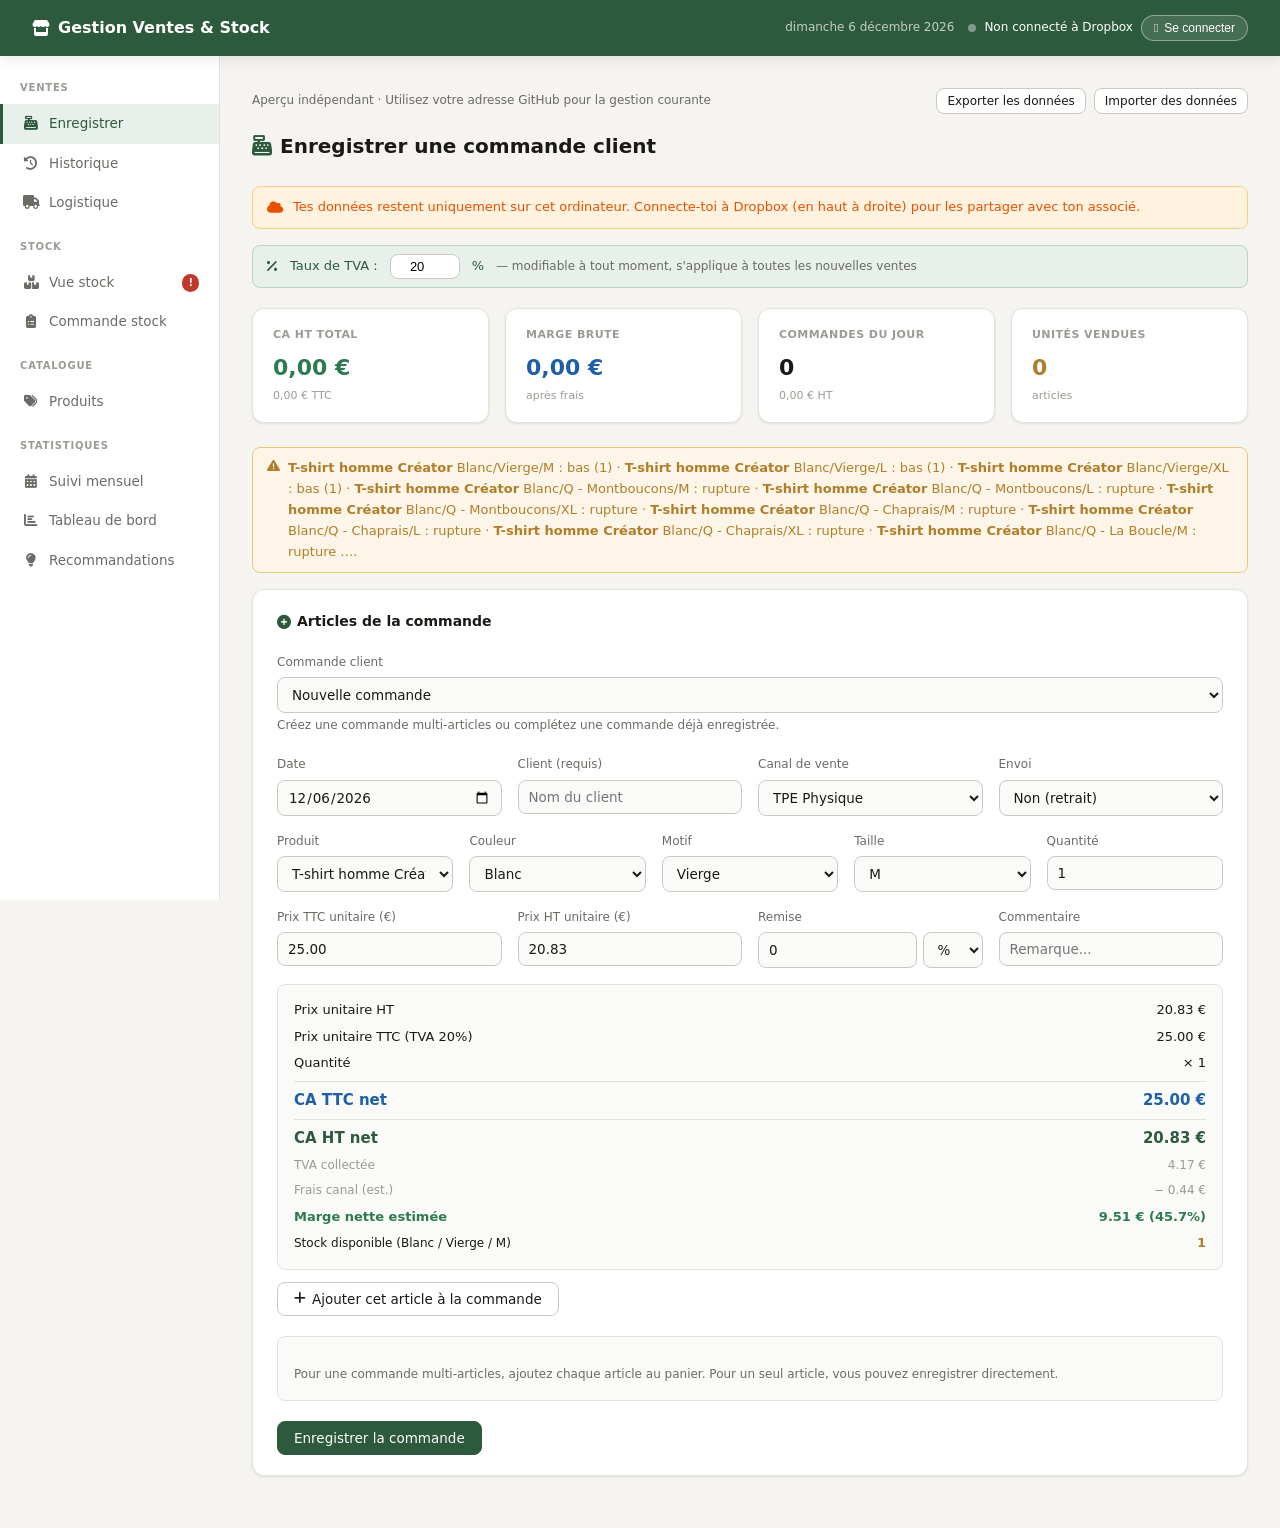
==== index.html @ 07786896 "Permettre la modification et suppression sécurisées des commandes" ====
<!DOCTYPE html>
<html lang="fr">
<head>
<meta charset="UTF-8">
<meta name="viewport" content="width=device-width, initial-scale=1.0">
<title>Gestion Ventes & Stock</title>
<link rel="stylesheet" href="vendor/css/all.min.css">
<style>
*, *::before, *::after { box-sizing: border-box; margin: 0; padding: 0; }
:root {
  --bg:#f5f4f1; --surface:#fff; --surface-2:#fafaf8;
  --border:#e4e2dc; --border-strong:#ccc9c0;
  --text:#1a1916; --text-secondary:#6b6a65; --text-muted:#9c9a94;
  --accent:#2d5a3d; --accent-light:#e8f0eb; --accent-hover:#234830;
  --danger:#c0392b; --danger-bg:#fdf0ee;
  --warning:#b07d2a; --warning-bg:#fdf6e8;
  --success:#2d7a4f; --success-bg:#eaf4ee;
  --radius:8px; --radius-lg:12px;
  --shadow:0 1px 3px rgba(0,0,0,.06),0 1px 2px rgba(0,0,0,.04);
  --shadow-md:0 4px 12px rgba(0,0,0,.08);
}
body { font-family:'Segoe UI',system-ui,sans-serif; background:var(--bg); color:var(--text); font-size:14px; line-height:1.6; min-height:100vh; }

header { background:var(--accent); color:#fff; padding:0 2rem; display:flex; align-items:center; justify-content:space-between; height:56px; position:sticky; top:0; z-index:100; box-shadow:var(--shadow-md); }
header h1 { font-size:16px; font-weight:600; display:flex; align-items:center; gap:8px; }
.hdr-right { font-size:12px; opacity:.7; }
.dbx-btn { padding:5px 12px; border-radius:20px; font-size:12px; font-weight:500; cursor:pointer; border:1px solid rgba(255,255,255,.4); background:rgba(255,255,255,.12); color:#fff; display:inline-flex; align-items:center; gap:6px; transition:all .15s; }
.dbx-btn:hover { background:rgba(255,255,255,.22); }
.dbx-dot { width:8px; height:8px; border-radius:50%; flex-shrink:0; }
.dbx-dot.connected { background:#6fcf97; }
.dbx-dot.syncing { background:#f2c94c; animation:pulse 1s infinite; }
.dbx-dot.error { background:#eb5757; }
.dbx-dot.off { background:rgba(255,255,255,.4); }
@keyframes pulse { 0%,100%{opacity:1} 50%{opacity:.3} }
.sync-banner { display:flex; align-items:center; gap:10px; padding:10px 14px; border-radius:var(--radius); font-size:13px; margin-bottom:1rem; background:#fff3e0; border:1px solid #ffcc80; color:#e65100; }

.layout { display:flex; min-height:calc(100vh - 56px); }
nav { width:220px; background:var(--surface); border-right:1px solid var(--border); padding:1.5rem 0; flex-shrink:0; position:sticky; top:56px; height:calc(100vh - 56px); overflow-y:auto; }
.nav-label { font-size:10px; font-weight:600; letter-spacing:.08em; text-transform:uppercase; color:var(--text-muted); padding:0 1.25rem; margin-bottom:.5rem; margin-top:1rem; }
.nav-label:first-child { margin-top:0; }
.nav-item { display:flex; align-items:center; gap:10px; padding:9px 1.25rem; cursor:pointer; color:var(--text-secondary); font-size:13.5px; border-left:3px solid transparent; transition:all .15s; user-select:none; }
.nav-item:hover { background:var(--accent-light); color:var(--accent); }
.nav-item.active { background:var(--accent-light); color:var(--accent); font-weight:500; border-left-color:var(--accent); }
.nav-item i { width:16px; text-align:center; }
.nav-badge { margin-left:auto; background:var(--danger); color:#fff; font-size:10px; font-weight:600; padding:1px 6px; border-radius:10px; }

main { flex:1; padding:2rem; max-width:1300px; }
.section { display:none; }
.section.active { display:block; }
.page-title { font-size:20px; font-weight:600; margin-bottom:1.5rem; display:flex; align-items:center; gap:8px; }
.page-title i { color:var(--accent); }

.card { background:var(--surface); border:1px solid var(--border); border-radius:var(--radius-lg); padding:1.25rem 1.5rem; margin-bottom:1.25rem; box-shadow:var(--shadow); }
.card-title { font-size:14px; font-weight:600; margin-bottom:1.25rem; display:flex; align-items:center; gap:6px; }
.card-title i { color:var(--accent); }

.metrics { display:grid; grid-template-columns:repeat(4,1fr); gap:1rem; margin-bottom:1.5rem; }
.metric { background:var(--surface); border:1px solid var(--border); border-radius:var(--radius-lg); padding:1.1rem 1.25rem; box-shadow:var(--shadow); }
.metric-label { font-size:11px; font-weight:600; letter-spacing:.04em; text-transform:uppercase; color:var(--text-muted); margin-bottom:6px; }
.metric-value { font-size:22px; font-weight:700; }
.metric-value.green { color:var(--success); }
.metric-value.blue { color:#1e5fa8; }
.metric-value.orange { color:var(--warning); }
.metric-value.red { color:var(--danger); }
.metric-sub { font-size:11px; color:var(--text-muted); margin-top:2px; }

.fg { display:grid; gap:1rem; margin-bottom:1rem; }
.g2 { grid-template-columns:1fr 1fr; }
.g3 { grid-template-columns:1fr 1fr 1fr; }
.g4 { grid-template-columns:1fr 1fr 1fr 1fr; }
.g5 { grid-template-columns:1fr 1fr 1fr 1fr 1fr; }
.g6 { grid-template-columns:1fr 1fr 1fr 1fr 1fr 1fr; }
.field label { display:block; font-size:12px; font-weight:500; color:var(--text-secondary); margin-bottom:5px; }
.field input, .field select { width:100%; padding:8px 10px; border:1px solid var(--border-strong); border-radius:var(--radius); background:var(--surface-2); font-size:13.5px; color:var(--text); font-family:inherit; transition:border-color .15s,box-shadow .15s; outline:none; }
.field input:focus, .field select:focus { border-color:var(--accent); box-shadow:0 0 0 3px rgba(45,90,61,.12); background:#fff; }
.field .sub { font-size:11px; color:var(--text-muted); margin-top:4px; }

.btn { padding:8px 16px; border-radius:var(--radius); font-size:13.5px; font-weight:500; cursor:pointer; border:1px solid var(--border-strong); background:var(--surface); color:var(--text); display:inline-flex; align-items:center; gap:6px; transition:all .15s; font-family:inherit; }
.btn:hover { background:var(--bg); }
.btn.primary { background:var(--accent); color:#fff; border-color:var(--accent); }
.btn.primary:hover { background:var(--accent-hover); }
.btn.danger { color:var(--danger); border-color:#e8b4af; background:var(--danger-bg); }
.btn.danger:hover { background:#f9dbd8; }
.btn.sm { padding:5px 10px; font-size:12px; }
.btn-row { display:flex; align-items:center; gap:8px; margin-top:.75rem; flex-wrap:wrap; }

.alert { display:flex; align-items:flex-start; gap:8px; padding:10px 14px; border-radius:var(--radius); font-size:13px; margin-bottom:1rem; }
.alert.warning { background:var(--warning-bg); border:1px solid #e8c97a; color:var(--warning); }
.alert.success { background:var(--success-bg); border:1px solid #a3d4b5; color:var(--success); }
.alert i { margin-top:1px; flex-shrink:0; }

.table-wrap { overflow-x:auto; }
table { width:100%; border-collapse:collapse; font-size:13px; }
th { text-align:left; font-size:11px; font-weight:600; text-transform:uppercase; letter-spacing:.04em; color:var(--text-muted); padding:8px 10px; border-bottom:2px solid var(--border); white-space:nowrap; }
td { padding:9px 10px; border-bottom:1px solid var(--border); vertical-align:middle; }
tr:last-child td { border-bottom:none; }
tbody tr:hover { background:var(--surface-2); }
.empty-row td { text-align:center; color:var(--text-muted); padding:2.5rem; }
.tr-total td { font-weight:700; background:var(--accent-light); }

.badge { display:inline-flex; align-items:center; font-size:11px; font-weight:500; padding:2px 8px; border-radius:20px; }
.badge.ok { background:var(--success-bg); color:var(--success); }
.badge.low { background:var(--warning-bg); color:var(--warning); }
.badge.out { background:var(--danger-bg); color:var(--danger); }
.badge.tpe { background:#e8f0fb; color:#1e5fa8; }
.badge.web { background:#f0e8fb; color:#6e35c0; }

.color-dot { display:inline-block; width:10px; height:10px; border-radius:50%; border:1px solid rgba(0,0,0,.12); vertical-align:middle; margin-right:4px; flex-shrink:0; }
.size-pill { display:inline-block; font-size:11px; font-weight:600; background:var(--bg); border:1px solid var(--border-strong); border-radius:4px; padding:1px 6px; color:var(--text-secondary); margin-right:2px; }
.motif-pill { display:inline-block; font-size:11px; background:#f0e8fb; border:1px solid #d4b8f0; border-radius:4px; padding:1px 6px; color:#6e35c0; margin-right:2px; }
.remise-pill { display:inline-block; font-size:11px; background:#fff3e0; border:1px solid #ffcc80; border-radius:4px; padding:1px 6px; color:#e65100; }

/* Tag input */
.tag-input-wrap { border:1px solid var(--border-strong); border-radius:var(--radius); background:var(--surface-2); padding:6px 8px; display:flex; flex-wrap:wrap; gap:5px; align-items:center; min-height:40px; cursor:text; transition:border-color .15s,box-shadow .15s; }
.tag-input-wrap:focus-within { border-color:var(--accent); box-shadow:0 0 0 3px rgba(45,90,61,.12); background:#fff; }
.tag { display:inline-flex; align-items:center; gap:4px; font-size:12px; font-weight:500; padding:2px 8px; border-radius:20px; }
.tag.color-tag { background:var(--accent-light); color:var(--accent); }
.tag.motif-tag { background:#f0e8fb; color:#6e35c0; }
.tag-remove { cursor:pointer; opacity:.6; font-size:13px; }
.tag-remove:hover { opacity:1; }
.tag-raw-input { border:none; outline:none; background:transparent; font-size:13px; font-family:inherit; color:var(--text); min-width:100px; flex:1; padding:2px 4px; }
.tag-hint { font-size:11px; color:var(--text-muted); margin-top:4px; }

/* Taille checkboxes */
.check-group { display:flex; flex-wrap:wrap; gap:6px; margin-top:4px; }
.check-item { display:flex; align-items:center; gap:5px; background:var(--surface-2); border:1px solid var(--border-strong); border-radius:var(--radius); padding:5px 10px; cursor:pointer; font-size:13px; user-select:none; transition:all .12s; }
.check-item input { accent-color:var(--accent); }
.check-item:has(input:checked) { background:var(--accent-light); border-color:var(--accent); color:var(--accent); font-weight:500; }

/* Prix breakdown */
.prix-box { background:var(--surface-2); border:1px solid var(--border); border-radius:var(--radius); padding:.75rem 1rem; margin-top:.5rem; }
.prix-row { display:flex; justify-content:space-between; align-items:center; font-size:13px; padding:3px 0; }
.prix-row.total { font-weight:700; font-size:15px; border-top:1px solid var(--border); margin-top:4px; padding-top:6px; color:var(--accent); }
.prix-row.marge { color:var(--success); font-weight:600; }
.prix-row.remise { color:var(--danger); }

/* Stock */
.stock-grid { display:grid; grid-template-columns:repeat(auto-fill,minmax(400px,1fr)); gap:1rem; }
.stock-card { background:var(--surface); border:1px solid var(--border); border-radius:var(--radius-lg); padding:1rem; box-shadow:var(--shadow); }
.stock-card-header { display:flex; justify-content:space-between; align-items:flex-start; margin-bottom:.75rem; padding-bottom:.75rem; border-bottom:1px solid var(--border); }
.stock-card-name { font-size:13.5px; font-weight:600; }
.stock-card-meta { font-size:11px; color:var(--text-muted); margin-top:2px; }
.stock-card-total { font-size:12px; font-weight:600; color:var(--accent); background:var(--accent-light); padding:2px 8px; border-radius:20px; white-space:nowrap; }
.stock-tabs { display:flex; gap:2px; margin-bottom:.75rem; border-bottom:1px solid var(--border); overflow-x:auto; }
.stock-tab { font-size:12px; padding:5px 10px; cursor:pointer; border-bottom:2px solid transparent; color:var(--text-muted); transition:all .12s; margin-bottom:-1px; background:none; border-top:none; border-left:none; border-right:none; font-family:inherit; white-space:nowrap; }
.stock-tab.active { color:var(--accent); border-bottom-color:var(--accent); font-weight:500; }
.matrix-wrap { overflow-x:auto; }
.matrix { width:100%; border-collapse:collapse; font-size:12px; }
.matrix th { font-size:10px; font-weight:600; text-transform:uppercase; color:var(--text-muted); padding:4px 5px; border-bottom:1px solid var(--border); text-align:center; white-space:nowrap; }
.matrix th.row-th { text-align:left; }
.matrix td { padding:3px 4px; border-bottom:1px solid var(--border); text-align:center; }
.matrix td.row-td { text-align:left; white-space:nowrap; }
.matrix tr:last-child td { border-bottom:none; }
.qty-cell { display:flex; align-items:center; justify-content:center; gap:2px; }
.qty-btn { width:18px; height:18px; border-radius:50%; border:1px solid var(--border-strong); background:var(--surface-2); cursor:pointer; font-size:12px; line-height:1; display:flex; align-items:center; justify-content:center; transition:all .1s; }
.qty-btn:hover { background:var(--accent-light); border-color:var(--accent); color:var(--accent); }
.qty-num { font-size:11px; font-weight:600; min-width:18px; text-align:center; }
.qty-num.low { color:var(--warning); }
.qty-num.out { color:var(--danger); }

/* Suivi mensuel */
.month-filter { display:flex; gap:8px; align-items:center; margin-bottom:1rem; flex-wrap:wrap; }
.month-chip { padding:5px 12px; border-radius:20px; font-size:12px; font-weight:500; cursor:pointer; border:1px solid var(--border-strong); background:var(--surface-2); color:var(--text-secondary); transition:all .12s; }
.month-chip.active { background:var(--accent); color:#fff; border-color:var(--accent); }
.sparkbar { display:inline-block; height:8px; background:var(--accent-light); border-radius:2px; vertical-align:middle; }

.flash { font-size:12px; padding:5px 10px; border-radius:var(--radius); }
.flash.ok { color:var(--success); background:var(--success-bg); }
.flash.err { color:var(--danger); background:var(--danger-bg); }

/* TVA setting */
.tva-bar { display:flex; align-items:center; gap:12px; background:var(--accent-light); border:1px solid #b8d4c2; border-radius:var(--radius); padding:8px 14px; margin-bottom:1.25rem; font-size:13px; }
.tva-bar label { font-weight:500; color:var(--accent); white-space:nowrap; }
.tva-bar input { width:70px; padding:4px 8px; border:1px solid var(--border-strong); border-radius:var(--radius); font-size:13px; text-align:center; }

@media(max-width:900px){ .metrics{grid-template-columns:repeat(2,1fr)} .g4,.g5,.g6{grid-template-columns:1fr 1fr} .g3{grid-template-columns:1fr 1fr} .stock-grid{grid-template-columns:1fr} }
@media(max-width:640px){ .layout{flex-direction:column} nav{width:100%;height:auto;position:static;display:flex;overflow-x:auto;padding:.5rem;border-right:none;border-bottom:1px solid var(--border)} .nav-label{display:none} .nav-item{border-left:none;border-bottom:3px solid transparent;padding:6px 10px;white-space:nowrap;font-size:12px} .nav-item.active{border-bottom-color:var(--accent);border-left-color:transparent} main{padding:1rem} .metrics{grid-template-columns:repeat(2,1fr)} .g2,.g3,.g4,.g5,.g6{grid-template-columns:1fr} }
</style>
<link rel="stylesheet" href="commandes.css?v=3">
<link rel="stylesheet" href="logistique.css?v=4">
<link rel="stylesheet" href="edition.css?v=5">
</head>
<body>

<header>
  <h1><i class="fas fa-store"></i> Gestion Ventes & Stock</h1>
  <div style="display:flex; align-items:center; gap:14px;">
    <div class="hdr-right" id="header-date"></div>
    <div id="dbx-status" style="display:flex;align-items:center;gap:8px;font-size:12px;"></div>
  </div>
</header>

<div class="layout">
<nav>
  <div class="nav-label">Ventes</div>
  <div class="nav-item active" onclick="showSection('ventes')"><i class="fas fa-cash-register"></i> Enregistrer</div>
  <div class="nav-item" onclick="showSection('historique')"><i class="fas fa-history"></i> Historique</div>
  <div class="nav-item" onclick="showSection('logistique')"><i class="fas fa-truck"></i> Logistique</div>
  <div class="nav-label">Stock</div>
  <div class="nav-item" onclick="showSection('stock')"><i class="fas fa-boxes"></i> Vue stock <span class="nav-badge" id="nav-badge" style="display:none">!</span></div>
  <div class="nav-label">Catalogue</div>
  <div class="nav-item" onclick="showSection('produits')"><i class="fas fa-tags"></i> Produits</div>
  <div class="nav-label">Statistiques</div>
  <div class="nav-item" onclick="showSection('mensuel')"><i class="fas fa-calendar-alt"></i> Suivi mensuel</div>
  <div class="nav-item" onclick="showSection('stats')"><i class="fas fa-chart-bar"></i> Tableau de bord</div>
  <div class="nav-item" onclick="showSection('recommandations')"><i class="fas fa-lightbulb"></i> Recommandations</div>
</nav>

<main>
<div id="storage-warning" class="alert warning" hidden>Mode aperçu sans stockage persistant. Exportez vos données avant de fermer cette page.</div>
<div class="data-tools">
  <span id="environment-note"></span>
  <button class="btn sm" onclick="exporterDonnees()">Exporter les données</button>
  <button class="btn sm" onclick="document.getElementById('data-import').click()">Importer des données</button>
  <input type="file" id="data-import" accept=".json,application/json" hidden onchange="importerDonnees(this)">
</div>

<!-- ===== VENTES ===== -->
<div id="sec-ventes" class="section active">
  <div class="page-title"><i class="fas fa-cash-register"></i> Enregistrer une commande client</div>

  <div id="dbx-banner-zone"></div>

  <div class="tva-bar">
    <i class="fas fa-percent" style="color:var(--accent)"></i>
    <label>Taux de TVA :</label>
    <input type="number" id="tva-rate" value="20" min="0" max="100" step="0.1" onchange="saveTVA()">
    <span style="color:var(--accent)">%</span>
    <span style="color:var(--text-secondary);font-size:12px">— modifiable à tout moment, s'applique à toutes les nouvelles ventes</span>
  </div>

  <div class="metrics">
    <div class="metric"><div class="metric-label">CA HT total</div><div class="metric-value green" id="m-ca-ht">0,00 €</div><div class="metric-sub" id="m-ca-ttc-sub">0,00 € TTC</div></div>
    <div class="metric"><div class="metric-label">Marge brute</div><div class="metric-value blue" id="m-marge">0,00 €</div><div class="metric-sub">après frais</div></div>
    <div class="metric"><div class="metric-label">Commandes du jour</div><div class="metric-value" id="m-today">0</div><div class="metric-sub" id="m-today-ca">0,00 € HT</div></div>
    <div class="metric"><div class="metric-label">Unités vendues</div><div class="metric-value orange" id="m-units">0</div><div class="metric-sub">articles</div></div>
  </div>

  <div id="alert-zone"></div>

  <div class="card">
    <div class="card-title"><i class="fas fa-plus-circle"></i> Articles de la commande</div>
    <div class="field order-target-field"><label for="client-order-target">Commande client</label><select id="client-order-target" onchange="changerCommandeClient(this.value)"><option value="">Nouvelle commande</option></select><span class="order-note">Créez une commande multi-articles ou complétez une commande déjà enregistrée.</span></div>
    <div class="fg g4">
      <div class="field"><label>Date</label><input type="date" id="v-date"></div>
      <div class="field"><label for="v-client">Client (requis)</label><input type="text" id="v-client" placeholder="Nom du client" required></div>
      <div class="field"><label>Canal de vente</label>
        <select id="v-type"><option>TPE Physique</option><option>Site Internet</option></select>
      </div>
      <div class="field"><label>Envoi</label>
        <select id="v-envoi"><option value="non">Non (retrait)</option><option value="oui">Oui (livraison)</option></select>
      </div>
    </div>
    <div class="fg g5">
      <div class="field"><label>Produit</label><select id="v-produit" onchange="onProduitChange()"></select></div>
      <div class="field"><label>Couleur</label><select id="v-couleur" onchange="calcPrix()"></select></div>
      <div class="field"><label>Motif</label><select id="v-motif" onchange="calcPrix()"></select></div>
      <div class="field"><label>Taille</label><select id="v-taille" onchange="calcPrix()"></select></div>
      <div class="field"><label>Quantité</label><input type="number" id="v-qty" value="1" min="1" oninput="calcPrix()"></div>
    </div>
    <div class="fg g4">
      <div class="field">
        <label>Prix TTC unitaire (€)</label>
        <input type="number" id="v-prix-ttc" step="0.01" oninput="onPrixTTCchange()">
      </div>
      <div class="field">
        <label>Prix HT unitaire (€)</label>
        <input type="number" id="v-prix-ht" step="0.01" oninput="onPrixHTchange()">
      </div>
      <div class="field">
        <label>Remise</label>
        <div style="display:flex;gap:6px">
          <input type="number" id="v-remise" value="0" min="0" step="0.01" oninput="calcPrix()" style="flex:1">
          <select id="v-remise-type" onchange="calcPrix()" style="width:60px">
            <option value="pct">%</option>
            <option value="eur">€</option>
          </select>
        </div>
      </div>
      <div class="field"><label>Commentaire</label><input type="text" id="v-note" placeholder="Remarque..."></div>
    </div>
    <div id="prix-box" class="prix-box" style="display:none"></div>
    <div id="stock-alert-vente"></div>
    <div class="btn-row">
      <button class="btn" id="add-cart-line" onclick="ajouterArticlePanier()"><i class="fas fa-plus"></i> Ajouter cet article à la commande</button>
    </div>
    <div id="client-cart" class="client-cart"></div>
    <div class="btn-row">
      <button class="btn primary" id="btn-enregistrer-vente" onclick="ajouterVente()"><i class="fas fa-check"></i> Enregistrer la commande</button>
      <span id="v-flash"></span>
    </div>
  </div>
</div>

<!-- ===== HISTORIQUE ===== -->
<div id="sec-historique" class="section">
  <div class="page-title"><i class="fas fa-history"></i> Historique des ventes</div>
  <div class="card">
    <div class="card-title"><i class="fas fa-list"></i> Détail des articles vendus <span id="ventes-count" style="font-weight:400;color:var(--text-muted);font-size:12px;"></span></div>
    <div class="table-wrap">
      <table>
        <thead><tr>
          <th>Date</th><th>Client</th><th>Canal</th><th>Produit</th><th>Couleur</th><th>Motif</th><th>Taille</th><th>Qté</th>
          <th>P.U. HT</th><th>P.U. TTC</th><th>Remise</th><th>CA HT</th><th>CA TTC</th><th>Marge</th><th>Note</th><th></th>
        </tr></thead>
        <tbody id="historique-body"></tbody>
      </table>
    </div>
  </div>
</div>

<!-- ===== STOCK ===== -->
<div id="sec-stock" class="section">
  <div class="page-title"><i class="fas fa-boxes"></i> Gestion du stock</div>
  <div class="metrics">
    <div class="metric"><div class="metric-label">Références</div><div class="metric-value" id="s-refs">0</div><div class="metric-sub">coul × motif × taille</div></div>
    <div class="metric"><div class="metric-label">Unités en stock</div><div class="metric-value blue" id="s-units">0</div></div>
    <div class="metric"><div class="metric-label">Stocks bas (≤3)</div><div class="metric-value orange" id="s-low">0</div></div>
    <div class="metric"><div class="metric-label">Ruptures</div><div class="metric-value red" id="s-out">0</div></div>
  </div>
  <div id="stock-alerts-zone"></div>
  <div id="stock-grid" class="stock-grid"></div>
</div>

<!-- ===== PRODUITS ===== -->
<div id="sec-produits" class="section">
  <div class="page-title"><i class="fas fa-tags"></i> Catalogue produits</div>
  <div class="card">
    <div class="card-title"><i class="fas fa-plus"></i> <span id="p-form-title">Ajouter un produit</span></div>
    <div class="fg g2">
      <div class="field"><label>Nom du produit</label><input type="text" id="p-nom" placeholder="ex: T-shirt homme Stanley"></div>
      <div class="fg g2" style="margin:0;gap:.75rem">
        <div class="field"><label>Prix d'achat HT (€)</label><input type="number" id="p-achat" step="0.01" placeholder="0.00"></div>
        <div class="field"><label>Prix de vente TTC (€)</label><input type="number" id="p-vente-ttc" step="0.01" placeholder="0.00" oninput="previewPrixProduit()"></div>
      </div>
    </div>
    <div class="fg g2">
      <div class="field">
        <label>Couleurs disponibles <span style="color:var(--text-muted);font-weight:400">(max 10)</span></label>
        <div class="tag-input-wrap" onclick="focusTagInput('couleurs-input')">
          <div id="couleurs-tags"></div>
          <input class="tag-raw-input" id="couleurs-input" placeholder="Tapez + Entrée ou virgule" maxlength="30">
        </div>
        <div class="tag-hint">Entrée ou <kbd>,</kbd> pour valider</div>
      </div>
      <div class="field">
        <label>Motifs / Designs <span style="color:var(--text-muted);font-weight:400">(max 10)</span></label>
        <div class="tag-input-wrap" onclick="focusTagInput('motifs-input')">
          <div id="motifs-tags"></div>
          <input class="tag-raw-input" id="motifs-input" placeholder="ex: Uni, Logo, Brodé… + Entrée" maxlength="40">
        </div>
        <div class="tag-hint">Entrée ou <kbd>,</kbd> pour valider</div>
      </div>
    </div>
    <div class="field" style="margin-bottom:1rem">
      <label>Tailles disponibles</label>
      <div class="check-group" id="tailles-check">
        <label class="check-item"><input type="checkbox" value="XS"> XS</label>
        <label class="check-item"><input type="checkbox" value="S" checked> S</label>
        <label class="check-item"><input type="checkbox" value="M" checked> M</label>
        <label class="check-item"><input type="checkbox" value="L" checked> L</label>
        <label class="check-item"><input type="checkbox" value="XL" checked> XL</label>
        <label class="check-item"><input type="checkbox" value="XXL"> XXL</label>
        <label class="check-item"><input type="checkbox" value="TU"> Taille unique</label>
      </div>
    </div>
    <div id="p-prix-preview" style="display:none" class="prix-box" style="margin-bottom:.75rem"></div>
    <div class="btn-row">
      <button class="btn primary" onclick="sauvegarderProduit()"><i class="fas fa-save"></i> Sauvegarder</button>
      <button class="btn" onclick="resetProduitForm()" id="p-cancel-btn" style="display:none"><i class="fas fa-times"></i> Annuler</button>
      <span id="p-flash"></span>
    </div>
  </div>
  <div class="card">
    <div class="card-title"><i class="fas fa-table"></i> Tous les produits</div>
    <div class="table-wrap"><table>
      <thead><tr><th>Produit</th><th>P. achat</th><th>P. vente TTC</th><th>P. vente HT</th><th>Marge brute</th><th>Couleurs</th><th>Motifs</th><th>Tailles</th><th>Stock</th><th>Actions</th></tr></thead>
      <tbody id="produits-body"></tbody>
    </table></div>
  </div>
</div>

<!-- ===== SUIVI MENSUEL ===== -->
<div id="sec-mensuel" class="section">
  <div class="page-title"><i class="fas fa-calendar-alt"></i> Suivi mensuel des ventes</div>

  <div class="metrics" style="grid-template-columns:repeat(4,1fr)">
    <div class="metric"><div class="metric-label">CA HT — année</div><div class="metric-value green" id="sm-ca-ht">0 €</div></div>
    <div class="metric"><div class="metric-label">CA TTC — année</div><div class="metric-value blue" id="sm-ca-ttc">0 €</div></div>
    <div class="metric"><div class="metric-label">Marge — année</div><div class="metric-value" id="sm-marge">0 €</div><div class="metric-sub" id="sm-taux">0%</div></div>
    <div class="metric"><div class="metric-label">Meilleur mois</div><div class="metric-value orange" id="sm-best">—</div></div>
  </div>

  <div class="card">
    <div style="display:flex;justify-content:space-between;align-items:center;margin-bottom:1rem;flex-wrap:wrap;gap:.5rem">
      <div class="card-title" style="margin:0"><i class="fas fa-table"></i> Récapitulatif mensuel</div>
      <div class="field" style="margin:0;min-width:120px">
        <select id="mensuel-year" onchange="renderMensuel()"></select>
      </div>
    </div>
    <div class="table-wrap"><table>
      <thead><tr>
        <th>Mois</th><th>Commandes</th><th>Unités</th>
        <th>CA HT</th><th>TVA collectée</th><th>CA TTC</th>
        <th>Remises</th><th>Marge brute</th><th>Taux de marge</th><th>CA cumulé HT</th>
      </tr></thead>
      <tbody id="mensuel-body"></tbody>
    </table></div>
  </div>

  <div class="card">
    <div class="card-title"><i class="fas fa-chart-bar"></i> Évolution mensuelle (CA HT)</div>
    <div id="mensuel-chart" style="display:flex;align-items:flex-end;gap:6px;height:120px;padding:.5rem 0"></div>
  </div>
</div>

<!-- ===== STATS ===== -->
<div id="sec-stats" class="section">
  <div class="page-title"><i class="fas fa-chart-bar"></i> Tableau de bord</div>
  <div class="metrics" style="grid-template-columns:repeat(3,1fr)">
    <div class="metric"><div class="metric-label">CA HT total</div><div class="metric-value green" id="st-ca">0 €</div></div>
    <div class="metric"><div class="metric-label">Marge totale</div><div class="metric-value blue" id="st-marge">0 €</div></div>
    <div class="metric"><div class="metric-label">Taux de marge</div><div class="metric-value" id="st-taux">0%</div></div>
  </div>
  <div class="card">
    <div class="card-title"><i class="fas fa-trophy"></i> Top ventes par CA HT</div>
    <div class="table-wrap"><table>
      <thead><tr><th>#</th><th>Produit</th><th>Couleur</th><th>Motif</th><th>Taille</th><th>Unités</th><th>CA HT</th><th>CA TTC</th><th>Marge</th></tr></thead>
      <tbody id="stats-top"></tbody>
    </table></div>
  </div>
  <div class="fg g3">
    <div class="card" style="margin:0"><div class="card-title"><i class="fas fa-ruler"></i> Par taille</div><div id="stats-tailles"></div></div>
    <div class="card" style="margin:0"><div class="card-title"><i class="fas fa-palette"></i> Par couleur</div><div id="stats-couleurs"></div></div>
    <div class="card" style="margin:0"><div class="card-title"><i class="fas fa-chart-pie"></i> Par canal</div><div id="stats-canaux"></div></div>
  </div>
</div>

<!-- ===== RECOMMANDATIONS ===== -->
<div id="sec-recommandations" class="section">
  <div class="page-title"><i class="fas fa-lightbulb"></i> Recommandations articles</div>

  <div class="card" style="background:var(--accent-light);border-color:#b8d4c2">
    <div style="font-size:13px;color:var(--accent);display:flex;gap:10px;align-items:flex-start">
      <i class="fas fa-circle-info" style="margin-top:2px;flex-shrink:0"></i>
      <span>Ces recommandations sont calculées à partir des prix d'achat et de vente TTC renseignés dans le catalogue.
      Les projections de marge supposent que <strong>toutes les unités en stock sont vendues au prix affiché</strong>, sans remise.
      Les articles sans stock sont indiqués séparément.</span>
    </div>
  </div>

  <!-- Filtres et paramètre -->
  <div class="card">
    <div style="display:flex;gap:1rem;align-items:center;flex-wrap:wrap">
      <div class="field" style="margin:0;min-width:160px">
        <label>Trier par</label>
        <select id="reco-sort" onchange="renderRecommandations()">
          <option value="marge_pct">Taux de marge %</option>
          <option value="marge_eur">Marge €  potentielle</option>
          <option value="ca_potentiel">CA potentiel TTC</option>
          <option value="prix_vente">Prix de vente TTC</option>
        </select>
      </div>
      <div class="field" style="margin:0;min-width:160px">
        <label>Filtrer par catégorie</label>
        <select id="reco-filter" onchange="renderRecommandations()">
          <option value="">Tous les produits</option>
        </select>
      </div>
      <div class="field" style="margin:0;min-width:140px">
        <label>Quantité à commander</label>
        <input type="number" id="reco-qty" value="10" min="1" oninput="renderRecommandations()" style="width:100%">
      </div>
    </div>
  </div>

  <!-- Top recommandations cards -->
  <div id="reco-top" style="display:grid;grid-template-columns:repeat(auto-fill,minmax(280px,1fr));gap:1rem;margin-bottom:1.5rem"></div>

  <!-- Tableau complet -->
  <div class="card">
    <div class="card-title"><i class="fas fa-table"></i> Analyse complète du catalogue</div>
    <div class="table-wrap">
      <table>
        <thead><tr>
          <th>Produit</th>
          <th>P. achat HT</th>
          <th>P. vente TTC</th>
          <th>P. vente HT</th>
          <th>Taux marge</th>
          <th>Marge / unité</th>
          <th>Stock actuel</th>
          <th>CA potentiel TTC</th>
          <th>Marge potentielle</th>
          <th>Projection (×<span id="reco-qty-label">10</span>)</th>
          <th>Recommandation</th>
        </tr></thead>
        <tbody id="reco-body"></tbody>
      </table>
    </div>
  </div>

  <!-- Articles sans stock -->
  <div class="card">
    <div class="card-title"><i class="fas fa-box-open"></i> Articles à approvisionner en priorité (stock = 0)</div>
    <div id="reco-zero-stock"></div>
  </div>
</div>

</main>
</div>

<script src="storage.js"></script>
<script>
// ─── Couleurs ────────────────────────────────────────────────────────────────
const COLOR_HEX={blanc:'#f9f9f7',white:'#f9f9f7',noir:'#1a1a1a',black:'#1a1a1a',bleu:'#3b82f6',blue:'#3b82f6',rouge:'#ef4444',red:'#ef4444',vert:'#22c55e',green:'#22c55e',jaune:'#eab308',yellow:'#eab308',orange:'#f97316',rose:'#ec4899',pink:'#ec4899',violet:'#8b5cf6',gris:'#9ca3af',grey:'#9ca3af',gray:'#9ca3af',beige:'#d4b896',marine:'#1e3a5f',navy:'#1e3a5f',bordeaux:'#800020',camel:'#c19a6b',kaki:'#7a7a2a',khaki:'#7a7a2a',naturel:'#d9c9a3',lavande:'#b589d6',turquoise:'#06b6d4',corail:'#ff7043',argent:'#c0c0c0',marron:'#7b4426',taupe:'#b5a28a',sable:'#c2b280'};
function colorHex(c){return COLOR_HEX[c.trim().toLowerCase()]||'#aaa';}
function colorDot(c){const h=colorHex(c);return `<span class="color-dot" style="background:${h};${h==='#f9f9f7'?'border:1px solid #ccc;':''}"></span>`;}

// ─── TVA ─────────────────────────────────────────────────────────────────────
let TVA = parseFloat(appStorage.getItem('appv4_tva')||'20');
function getTVA(){return TVA/100;}
function saveTVA(){TVA=parseFloat(document.getElementById('tva-rate').value)||20;appStorage.setItem('appv4_tva',TVA);calcPrix();dbxScheduleUpload();}
function htToTtc(ht){return ht*(1+getTVA());}
function ttcToHt(ttc){return ttc/(1+getTVA());}

// ─── Tag inputs ──────────────────────────────────────────────────────────────
const tagState={couleurs:[],motifs:[]};
function focusTagInput(id){document.getElementById(id).focus();}
function renderTags(type){
  const cls=type==='couleurs'?'color-tag':'motif-tag';
  document.getElementById(type+'-tags').innerHTML=tagState[type].map((v,i)=>`
    <span class="tag ${cls}">${type==='couleurs'?colorDot(v):'<i class="fas fa-brush" style="font-size:9px;opacity:.7"></i>'} ${v}
    <span class="tag-remove" onclick="removeTag('${type}',${i})">×</span></span>`).join('');
}
function addTag(type,value){
  const v=value.trim().replace(/,$/,'').trim();
  if(!v||tagState[type].includes(v)||tagState[type].length>=10)return false;
  tagState[type].push(v);renderTags(type);return true;
}
function removeTag(type,idx){tagState[type].splice(idx,1);renderTags(type);}
function setupTagInput(type){
  const input=document.getElementById(type+'-input');
  input.addEventListener('keydown',e=>{
    if(e.key==='Enter'||e.key===','){e.preventDefault();if(addTag(type,input.value))input.value='';}
    else if(e.key==='Backspace'&&!input.value&&tagState[type].length){tagState[type].pop();renderTags(type);}
  });
  input.addEventListener('blur',()=>{if(input.value.trim()){addTag(type,input.value);input.value='';}});
}

// ─── Dropbox sync ────────────────────────────────────────────────────────────
const DBX_APP_KEY = 'sx1o2j39v4j4928';
const DBX_FILE_PATH = '/Ent BZAK/Commercial/GestionVentesStock/data.json';
const DBX_REDIRECT_URI = window.location.origin + window.location.pathname;
let dbxAccessToken = appStorage.getItem('dbx_access_token') || null;
let dbxSyncTimer = null;
let dbxIsSyncing = false;
let dbxSuppressNextRemoteApply = false;

function dbxSetStatus(state, msg) {
  const el = document.getElementById('dbx-status');
  const dotClass = state; // connected | syncing | error | off
  const label = msg || ({
    connected: 'Synchronisé avec Dropbox',
    syncing: 'Synchronisation…',
    error: 'Erreur de synchronisation',
    off: 'Non connecté à Dropbox'
  }[state] || '');
  if (state === 'off') {
    el.innerHTML = `<span class="dbx-dot off"></span><span>${label}</span><button class="dbx-btn" onclick="dbxConnect()"><i class="fab fa-dropbox"></i> Se connecter</button>`;
  } else {
    el.innerHTML = `<span class="dbx-dot ${dotClass}"></span><span>${label}</span>
      <button class="dbx-btn" onclick="dbxManualSync()" title="Récupérer les dernières données"><i class="fas fa-rotate"></i></button>
      <button class="dbx-btn" onclick="dbxDisconnect()" title="Se déconnecter"><i class="fas fa-right-from-bracket"></i></button>`;
  }
  const banner = document.getElementById('dbx-banner-zone');
  if (banner) {
    banner.innerHTML = state === 'off'
      ? `<div class="sync-banner"><i class="fas fa-cloud"></i> Tes données restent uniquement sur cet ordinateur. Connecte-toi à Dropbox (en haut à droite) pour les partager avec ton associé.</div>`
      : '';
  }
}

// PKCE helpers
function dbxBase64url(buf) {
  return btoa(String.fromCharCode(...new Uint8Array(buf))).replace(/\+/g,'-').replace(/\//g,'_').replace(/=+$/,'');
}
async function dbxSha256(str) {
  const data = new TextEncoder().encode(str);
  const hash = await crypto.subtle.digest('SHA-256', data);
  return dbxBase64url(hash);
}
function dbxRandomString(len) {
  const arr = new Uint8Array(len);
  crypto.getRandomValues(arr);
  return dbxBase64url(arr).slice(0, len);
}

async function dbxConnect() {
  if (window.location.origin !== 'https://bzak25000.github.io') {
    alert('La connexion Dropbox est réservée à votre adresse GitHub habituelle. Dans cet aperçu, utilisez Importer / Exporter les données.');
    return;
  }
  const verifier = dbxRandomString(64);
  sessionStorage.setItem('dbx_pkce_verifier', verifier);
  const challenge = await dbxSha256(verifier);
  const params = new URLSearchParams({
    client_id: DBX_APP_KEY,
    response_type: 'code',
    code_challenge: challenge,
    code_challenge_method: 'S256',
    redirect_uri: DBX_REDIRECT_URI,
    token_access_type: 'offline',
  });
  window.location.href = `https://www.dropbox.com/oauth2/authorize?${params.toString()}`;
}

async function dbxHandleOAuthRedirect() {
  const urlParams = new URLSearchParams(window.location.search);
  const code = urlParams.get('code');
  if (!code) return false;
  const verifier = sessionStorage.getItem('dbx_pkce_verifier');
  if (!verifier) return false;
  dbxSetStatus('syncing', 'Connexion à Dropbox…');
  try {
    const resp = await fetch('https://api.dropboxapi.com/oauth2/token', {
      method: 'POST',
      headers: { 'Content-Type': 'application/x-www-form-urlencoded' },
      body: new URLSearchParams({
        code, grant_type: 'authorization_code',
        client_id: DBX_APP_KEY, redirect_uri: DBX_REDIRECT_URI, code_verifier: verifier,
      }),
    });
    const data = await resp.json();
    if (data.access_token) {
      dbxAccessToken = data.access_token;
      appStorage.setItem('dbx_access_token', dbxAccessToken);
      if (data.refresh_token) appStorage.setItem('dbx_refresh_token', data.refresh_token);
    } else {
      throw new Error(data.error_description || 'Échec de connexion');
    }
  } catch (e) {
    dbxSetStatus('error', 'Connexion Dropbox échouée');
    console.error(e);
  }
  window.history.replaceState({}, document.title, window.location.pathname);
  return true;
}

function dbxDisconnect() {
  if (!confirm('Se déconnecter de Dropbox ? Les données resteront sur cet ordinateur mais ne seront plus synchronisées.')) return;
  dbxAccessToken = null;
  appStorage.removeItem('dbx_access_token');
  appStorage.removeItem('dbx_refresh_token');
  dbxSetStatus('off');
}

async function dbxDownload() {
  if (!dbxAccessToken) return null;
  try {
    const resp = await fetch('https://content.dropboxapi.com/2/files/download', {
      method: 'POST',
      headers: {
        'Authorization': 'Bearer ' + dbxAccessToken,
        'Dropbox-API-Arg': JSON.stringify({ path: DBX_FILE_PATH }),
      },
    });
    if (resp.status === 409) return null; // file doesn't exist yet
    if (resp.status === 401) { dbxSetStatus('error','Session expirée, reconnecte-toi'); return null; }
    if (!resp.ok) throw new Error('Téléchargement échoué (' + resp.status + ')');
    const text = await resp.text();
    return JSON.parse(text);
  } catch (e) {
    console.error('dbxDownload', e);
    return null;
  }
}

async function dbxUpload(payload) {
  if (!dbxAccessToken) return false;
  try {
    const resp = await fetch('https://content.dropboxapi.com/2/files/upload', {
      method: 'POST',
      headers: {
        'Authorization': 'Bearer ' + dbxAccessToken,
        'Content-Type': 'application/octet-stream',
        'Dropbox-API-Arg': JSON.stringify({
          path: DBX_FILE_PATH, mode: 'overwrite', mute: true,
        }),
      },
      body: JSON.stringify(payload, null, 2),
    });
    if (resp.status === 401) { dbxSetStatus('error','Session expirée, reconnecte-toi'); return false; }
    if (!resp.ok) throw new Error('Envoi échoué (' + resp.status + ')');
    return true;
  } catch (e) {
    console.error('dbxUpload', e);
    return false;
  }
}

function dbxBuildPayload() {
  return { produits, stock, ventes, commandesStock, logistique, schemaVersion: 5, tva: TVA, updatedAt: new Date().toISOString() };
}

function dbxApplyRemoteData(data) {
  if (!data) return;
  dbxSuppressNextRemoteApply = true;
  produits = data.produits || produits;
  stock = data.stock || stock;
  ventes = data.ventes || ventes;
  // Ne pas effacer des commandes locales si une ancienne version du fichier est synchronisée.
  if (Array.isArray(data.commandesStock)) commandesStock = data.commandesStock;
  if (Array.isArray(data.logistique)) logistique = data.logistique;
  if(typeof nettoyerLogistique==='function')nettoyerLogistique();
  if (typeof data.tva === 'number') {
    TVA = data.tva;
    const el = document.getElementById('tva-rate');
    if (el) el.value = TVA;
  }
  nextProdId = produits.length ? Math.max(...produits.map(p=>p.id))+1 : 1;
  nextVenteId = Math.max(0,...ventes.map(v=>v.id),...commandesStock.map(c=>c.venteId))+1;
  appStorage.setItem('appv4_produits', JSON.stringify(produits));
  appStorage.setItem('appv4_stock', JSON.stringify(stock));
  appStorage.setItem('appv4_ventes', JSON.stringify(ventes));
  appStorage.setItem('appv4_commandesStock', JSON.stringify(commandesStock));
  appStorage.setItem('appv4_logistique', JSON.stringify(logistique));
  appStorage.setItem('appv4_tva', TVA);
  // Refresh whatever section is visible
  const active = document.querySelector('.section.active');
  if (active) {
    const id = active.id.replace('sec-', '');
    buildProduitSelect();
    showSection(id);
  }
  dbxSuppressNextRemoteApply = false;
  renderCommandes();
  if(typeof renderCommandesClients==='function'){renderCommandesClients();renderPanierClient();}
  if(typeof renderLogistique==='function')renderLogistique();
}

async function dbxManualSync() {
  if (!dbxAccessToken) return;
  dbxSetStatus('syncing');
  const remote = await dbxDownload();
  if (remote) dbxApplyRemoteData(remote);
  dbxSetStatus('connected');
}

function dbxScheduleUpload() {
  if (!dbxAccessToken || dbxSuppressNextRemoteApply) return;
  clearTimeout(dbxSyncTimer);
  dbxSetStatus('syncing');
  dbxSyncTimer = setTimeout(async () => {
    const ok = await dbxUpload(dbxBuildPayload());
    dbxSetStatus(ok ? 'connected' : 'error');
  }, 800);
}

async function dbxInit() {
  const cameFromOAuth = await dbxHandleOAuthRedirect();
  if (!dbxAccessToken) { dbxSetStatus('off'); return; }
  dbxSetStatus('syncing', 'Récupération des données…');
  const remote = await dbxDownload();
  if (remote) {
    dbxApplyRemoteData(remote);
  } else if (cameFromOAuth || true) {
    // First time / no remote file yet → push local data to create it
    await dbxUpload(dbxBuildPayload());
  }
  dbxSetStatus('connected');
}

// ─── Data ─────────────────────────────────────────────────────────────────────
const DEFAULT_PRODUCTS = [
  {
    "id": 1,
    "nom": "T-shirt homme Créator",
    "achat": 10.88,
    "venteHT": 20.8333,
    "couleurs": [
      "Blanc",
      "Noir",
      "Bleu",
      "Vert",
      "Orange",
      "beige"
    ],
    "motifs": [
      "Vierge",
      "Q - Montboucons",
      "Q - Chaprais",
      "Q - La Boucle",
      "Q - Planoise",
      "Streetware"
    ],
    "tailles": [
      "M",
      "L",
      "XL"
    ]
  },
  {
    "id": 2,
    "nom": "T-shirt femme Muser",
    "achat": 10.88,
    "venteHT": 25,
    "couleurs": [
      "Noir",
      "Lavande",
      "orange",
      "violet",
      "blanc"
    ],
    "motifs": [
      "Vierge",
      "Q - Montboucons",
      "Q - Chaprais",
      "Q - La Boucle",
      "Q -Planoise",
      "Streetware"
    ],
    "tailles": [
      "S",
      "M"
    ]
  },
  {
    "id": 9,
    "nom": "Casquette full Curved Classic Snapback",
    "achat": 13.45,
    "venteHT": 25,
    "couleurs": [
      "gris",
      "beige"
    ],
    "motifs": [
      "Uni"
    ],
    "tailles": [
      "TU"
    ]
  },
  {
    "id": 10,
    "nom": "Casquette half retro trucker cap",
    "achat": 11.07,
    "venteHT": 25,
    "couleurs": [
      "blanc",
      "vert",
      "noir"
    ],
    "motifs": [
      "Uni"
    ],
    "tailles": [
      "TU"
    ]
  }
];
const DEFAULT_STOCK = {
  "1||Blanc||Uni||S": 0,
  "1||Blanc||Uni||M": 0,
  "1||Blanc||Uni||L": 0,
  "1||Blanc||Uni||XL": 0,
  "1||Blanc||Logo avant||S": 0,
  "1||Blanc||Logo avant||M": 0,
  "1||Blanc||Logo avant||L": 0,
  "1||Blanc||Logo avant||XL": 0,
  "1||Blanc||Logo dos||S": 0,
  "1||Blanc||Logo dos||M": 0,
  "1||Blanc||Logo dos||L": 0,
  "1||Blanc||Logo dos||XL": 0,
  "1||Blanc||Brodé||S": 0,
  "1||Blanc||Brodé||M": 0,
  "1||Blanc||Brodé||L": 0,
  "1||Blanc||Brodé||XL": 0,
  "1||Blanc||Poche||S": 0,
  "1||Blanc||Poche||M": 0,
  "1||Blanc||Poche||L": 0,
  "1||Blanc||Poche||XL": 0,
  "1||Blanc||Tie-dye||S": 0,
  "1||Blanc||Tie-dye||M": 0,
  "1||Blanc||Tie-dye||L": 0,
  "1||Blanc||Tie-dye||XL": 0,
  "1||Blanc||Vintage||S": 0,
  "1||Blanc||Vintage||M": 0,
  "1||Blanc||Vintage||L": 0,
  "1||Blanc||Vintage||XL": 0,
  "1||Blanc||Sport||S": 0,
  "1||Blanc||Sport||M": 0,
  "1||Blanc||Sport||L": 0,
  "1||Blanc||Sport||XL": 0,
  "1||Blanc||Nature||S": 0,
  "1||Blanc||Nature||M": 0,
  "1||Blanc||Nature||L": 0,
  "1||Blanc||Nature||XL": 0,
  "1||Blanc||Minimaliste||S": 0,
  "1||Blanc||Minimaliste||M": 0,
  "1||Blanc||Minimaliste||L": 0,
  "1||Blanc||Minimaliste||XL": 0,
  "1||Noir||Uni||S": 0,
  "1||Noir||Uni||M": 0,
  "1||Noir||Uni||L": 0,
  "1||Noir||Uni||XL": 0,
  "1||Noir||Logo avant||S": 0,
  "1||Noir||Logo avant||M": 0,
  "1||Noir||Logo avant||L": 0,
  "1||Noir||Logo avant||XL": 0,
  "1||Noir||Logo dos||S": 0,
  "1||Noir||Logo dos||M": 0,
  "1||Noir||Logo dos||L": 0,
  "1||Noir||Logo dos||XL": 0,
  "1||Noir||Brodé||S": 0,
  "1||Noir||Brodé||M": 0,
  "1||Noir||Brodé||L": 0,
  "1||Noir||Brodé||XL": 0,
  "1||Noir||Poche||S": 0,
  "1||Noir||Poche||M": 0,
  "1||Noir||Poche||L": 0,
  "1||Noir||Poche||XL": 0,
  "1||Noir||Tie-dye||S": 0,
  "1||Noir||Tie-dye||M": 0,
  "1||Noir||Tie-dye||L": 0,
  "1||Noir||Tie-dye||XL": 0,
  "1||Noir||Vintage||S": 0,
  "1||Noir||Vintage||M": 0,
  "1||Noir||Vintage||L": 0,
  "1||Noir||Vintage||XL": 0,
  "1||Noir||Sport||S": 0,
  "1||Noir||Sport||M": 0,
  "1||Noir||Sport||L": 0,
  "1||Noir||Sport||XL": 0,
  "1||Noir||Nature||S": 0,
  "1||Noir||Nature||M": 0,
  "1||Noir||Nature||L": 0,
  "1||Noir||Nature||XL": 0,
  "1||Noir||Minimaliste||S": 0,
  "1||Noir||Minimaliste||M": 0,
  "1||Noir||Minimaliste||L": 0,
  "1||Noir||Minimaliste||XL": 0,
  "1||Bleu||Uni||S": 0,
  "1||Bleu||Uni||M": 0,
  "1||Bleu||Uni||L": 0,
  "1||Bleu||Uni||XL": 0,
  "1||Bleu||Logo avant||S": 0,
  "1||Bleu||Logo avant||M": 0,
  "1||Bleu||Logo avant||L": 0,
  "1||Bleu||Logo avant||XL": 0,
  "1||Bleu||Logo dos||S": 0,
  "1||Bleu||Logo dos||M": 0,
  "1||Bleu||Logo dos||L": 0,
  "1||Bleu||Logo dos||XL": 0,
  "1||Bleu||Brodé||S": 0,
  "1||Bleu||Brodé||M": 0,
  "1||Bleu||Brodé||L": 0,
  "1||Bleu||Brodé||XL": 0,
  "1||Bleu||Poche||S": 0,
  "1||Bleu||Poche||M": 0,
  "1||Bleu||Poche||L": 0,
  "1||Bleu||Poche||XL": 0,
  "1||Bleu||Tie-dye||S": 0,
  "1||Bleu||Tie-dye||M": 0,
  "1||Bleu||Tie-dye||L": 0,
  "1||Bleu||Tie-dye||XL": 0,
  "1||Bleu||Vintage||S": 0,
  "1||Bleu||Vintage||M": 0,
  "1||Bleu||Vintage||L": 0,
  "1||Bleu||Vintage||XL": 0,
  "1||Bleu||Sport||S": 0,
  "1||Bleu||Sport||M": 0,
  "1||Bleu||Sport||L": 0,
  "1||Bleu||Sport||XL": 0,
  "1||Bleu||Nature||S": 0,
  "1||Bleu||Nature||M": 0,
  "1||Bleu||Nature||L": 0,
  "1||Bleu||Nature||XL": 0,
  "1||Bleu||Minimaliste||S": 0,
  "1||Bleu||Minimaliste||M": 0,
  "1||Bleu||Minimaliste||L": 0,
  "1||Bleu||Minimaliste||XL": 0,
  "1||Rouge||Uni||S": 0,
  "1||Rouge||Uni||M": 0,
  "1||Rouge||Uni||L": 0,
  "1||Rouge||Uni||XL": 0,
  "1||Rouge||Logo avant||S": 0,
  "1||Rouge||Logo avant||M": 0,
  "1||Rouge||Logo avant||L": 0,
  "1||Rouge||Logo avant||XL": 0,
  "1||Rouge||Logo dos||S": 0,
  "1||Rouge||Logo dos||M": 0,
  "1||Rouge||Logo dos||L": 0,
  "1||Rouge||Logo dos||XL": 0,
  "1||Rouge||Brodé||S": 0,
  "1||Rouge||Brodé||M": 0,
  "1||Rouge||Brodé||L": 0,
  "1||Rouge||Brodé||XL": 0,
  "1||Rouge||Poche||S": 0,
  "1||Rouge||Poche||M": 0,
  "1||Rouge||Poche||L": 0,
  "1||Rouge||Poche||XL": 0,
  "1||Rouge||Tie-dye||S": 0,
  "1||Rouge||Tie-dye||M": 0,
  "1||Rouge||Tie-dye||L": 0,
  "1||Rouge||Tie-dye||XL": 0,
  "1||Rouge||Vintage||S": 0,
  "1||Rouge||Vintage||M": 0,
  "1||Rouge||Vintage||L": 0,
  "1||Rouge||Vintage||XL": 0,
  "1||Rouge||Sport||S": 0,
  "1||Rouge||Sport||M": 0,
  "1||Rouge||Sport||L": 0,
  "1||Rouge||Sport||XL": 0,
  "1||Rouge||Nature||S": 0,
  "1||Rouge||Nature||M": 0,
  "1||Rouge||Nature||L": 0,
  "1||Rouge||Nature||XL": 0,
  "1||Rouge||Minimaliste||S": 0,
  "1||Rouge||Minimaliste||M": 0,
  "1||Rouge||Minimaliste||L": 0,
  "1||Rouge||Minimaliste||XL": 0,
  "1||Gris||Uni||S": 0,
  "1||Gris||Uni||M": 0,
  "1||Gris||Uni||L": 0,
  "1||Gris||Uni||XL": 0,
  "1||Gris||Logo avant||S": 0,
  "1||Gris||Logo avant||M": 0,
  "1||Gris||Logo avant||L": 0,
  "1||Gris||Logo avant||XL": 0,
  "1||Gris||Logo dos||S": 0,
  "1||Gris||Logo dos||M": 0,
  "1||Gris||Logo dos||L": 0,
  "1||Gris||Logo dos||XL": 0,
  "1||Gris||Brodé||S": 0,
  "1||Gris||Brodé||M": 0,
  "1||Gris||Brodé||L": 0,
  "1||Gris||Brodé||XL": 0,
  "1||Gris||Poche||S": 0,
  "1||Gris||Poche||M": 0,
  "1||Gris||Poche||L": 0,
  "1||Gris||Poche||XL": 0,
  "1||Gris||Tie-dye||S": 0,
  "1||Gris||Tie-dye||M": 0,
  "1||Gris||Tie-dye||L": 0,
  "1||Gris||Tie-dye||XL": 0,
  "1||Gris||Vintage||S": 0,
  "1||Gris||Vintage||M": 0,
  "1||Gris||Vintage||L": 0,
  "1||Gris||Vintage||XL": 0,
  "1||Gris||Sport||S": 0,
  "1||Gris||Sport||M": 0,
  "1||Gris||Sport||L": 0,
  "1||Gris||Sport||XL": 0,
  "1||Gris||Nature||S": 0,
  "1||Gris||Nature||M": 0,
  "1||Gris||Nature||L": 0,
  "1||Gris||Nature||XL": 0,
  "1||Gris||Minimaliste||S": 0,
  "1||Gris||Minimaliste||M": 0,
  "1||Gris||Minimaliste||L": 0,
  "1||Gris||Minimaliste||XL": 0,
  "1||Marine||Uni||S": 0,
  "1||Marine||Uni||M": 0,
  "1||Marine||Uni||L": 0,
  "1||Marine||Uni||XL": 0,
  "1||Marine||Logo avant||S": 0,
  "1||Marine||Logo avant||M": 0,
  "1||Marine||Logo avant||L": 0,
  "1||Marine||Logo avant||XL": 0,
  "1||Marine||Logo dos||S": 0,
  "1||Marine||Logo dos||M": 0,
  "1||Marine||Logo dos||L": 0,
  "1||Marine||Logo dos||XL": 0,
  "1||Marine||Brodé||S": 0,
  "1||Marine||Brodé||M": 0,
  "1||Marine||Brodé||L": 0,
  "1||Marine||Brodé||XL": 0,
  "1||Marine||Poche||S": 0,
  "1||Marine||Poche||M": 0,
  "1||Marine||Poche||L": 0,
  "1||Marine||Poche||XL": 0,
  "1||Marine||Tie-dye||S": 0,
  "1||Marine||Tie-dye||M": 0,
  "1||Marine||Tie-dye||L": 0,
  "1||Marine||Tie-dye||XL": 0,
  "1||Marine||Vintage||S": 0,
  "1||Marine||Vintage||M": 0,
  "1||Marine||Vintage||L": 0,
  "1||Marine||Vintage||XL": 0,
  "1||Marine||Sport||S": 0,
  "1||Marine||Sport||M": 0,
  "1||Marine||Sport||L": 0,
  "1||Marine||Sport||XL": 0,
  "1||Marine||Nature||S": 0,
  "1||Marine||Nature||M": 0,
  "1||Marine||Nature||L": 0,
  "1||Marine||Nature||XL": 0,
  "1||Marine||Minimaliste||S": 0,
  "1||Marine||Minimaliste||M": 0,
  "1||Marine||Minimaliste||L": 0,
  "1||Marine||Minimaliste||XL": 0,
  "1||Vert||Uni||S": 0,
  "1||Vert||Uni||M": 0,
  "1||Vert||Uni||L": 0,
  "1||Vert||Uni||XL": 0,
  "1||Vert||Logo avant||S": 0,
  "1||Vert||Logo avant||M": 0,
  "1||Vert||Logo avant||L": 0,
  "1||Vert||Logo avant||XL": 0,
  "1||Vert||Logo dos||S": 0,
  "1||Vert||Logo dos||M": 0,
  "1||Vert||Logo dos||L": 0,
  "1||Vert||Logo dos||XL": 0,
  "1||Vert||Brodé||S": 0,
  "1||Vert||Brodé||M": 0,
  "1||Vert||Brodé||L": 0,
  "1||Vert||Brodé||XL": 0,
  "1||Vert||Poche||S": 0,
  "1||Vert||Poche||M": 0,
  "1||Vert||Poche||L": 0,
  "1||Vert||Poche||XL": 0,
  "1||Vert||Tie-dye||S": 0,
  "1||Vert||Tie-dye||M": 0,
  "1||Vert||Tie-dye||L": 0,
  "1||Vert||Tie-dye||XL": 0,
  "1||Vert||Vintage||S": 0,
  "1||Vert||Vintage||M": 0,
  "1||Vert||Vintage||L": 0,
  "1||Vert||Vintage||XL": 0,
  "1||Vert||Sport||S": 0,
  "1||Vert||Sport||M": 0,
  "1||Vert||Sport||L": 0,
  "1||Vert||Sport||XL": 0,
  "1||Vert||Nature||S": 0,
  "1||Vert||Nature||M": 0,
  "1||Vert||Nature||L": 0,
  "1||Vert||Nature||XL": 0,
  "1||Vert||Minimaliste||S": 0,
  "1||Vert||Minimaliste||M": 0,
  "1||Vert||Minimaliste||L": 0,
  "1||Vert||Minimaliste||XL": 0,
  "1||Kaki||Uni||S": 0,
  "1||Kaki||Uni||M": 0,
  "1||Kaki||Uni||L": 0,
  "1||Kaki||Uni||XL": 0,
  "1||Kaki||Logo avant||S": 0,
  "1||Kaki||Logo avant||M": 0,
  "1||Kaki||Logo avant||L": 0,
  "1||Kaki||Logo avant||XL": 0,
  "1||Kaki||Logo dos||S": 0,
  "1||Kaki||Logo dos||M": 0,
  "1||Kaki||Logo dos||L": 0,
  "1||Kaki||Logo dos||XL": 0,
  "1||Kaki||Brodé||S": 0,
  "1||Kaki||Brodé||M": 0,
  "1||Kaki||Brodé||L": 0,
  "1||Kaki||Brodé||XL": 0,
  "1||Kaki||Poche||S": 0,
  "1||Kaki||Poche||M": 0,
  "1||Kaki||Poche||L": 0,
  "1||Kaki||Poche||XL": 0,
  "1||Kaki||Tie-dye||S": 0,
  "1||Kaki||Tie-dye||M": 0,
  "1||Kaki||Tie-dye||L": 0,
  "1||Kaki||Tie-dye||XL": 0,
  "1||Kaki||Vintage||S": 0,
  "1||Kaki||Vintage||M": 0,
  "1||Kaki||Vintage||L": 0,
  "1||Kaki||Vintage||XL": 0,
  "1||Kaki||Sport||S": 0,
  "1||Kaki||Sport||M": 0,
  "1||Kaki||Sport||L": 0,
  "1||Kaki||Sport||XL": 0,
  "1||Kaki||Nature||S": 0,
  "1||Kaki||Nature||M": 0,
  "1||Kaki||Nature||L": 0,
  "1||Kaki||Nature||XL": 0,
  "1||Kaki||Minimaliste||S": 0,
  "1||Kaki||Minimaliste||M": 0,
  "1||Kaki||Minimaliste||L": 0,
  "1||Kaki||Minimaliste||XL": 0,
  "1||Bordeaux||Uni||S": 0,
  "1||Bordeaux||Uni||M": 0,
  "1||Bordeaux||Uni||L": 0,
  "1||Bordeaux||Uni||XL": 0,
  "1||Bordeaux||Logo avant||S": 0,
  "1||Bordeaux||Logo avant||M": 0,
  "1||Bordeaux||Logo avant||L": 0,
  "1||Bordeaux||Logo avant||XL": 0,
  "1||Bordeaux||Logo dos||S": 0,
  "1||Bordeaux||Logo dos||M": 0,
  "1||Bordeaux||Logo dos||L": 0,
  "1||Bordeaux||Logo dos||XL": 0,
  "1||Bordeaux||Brodé||S": 0,
  "1||Bordeaux||Brodé||M": 0,
  "1||Bordeaux||Brodé||L": 0,
  "1||Bordeaux||Brodé||XL": 0,
  "1||Bordeaux||Poche||S": 0,
  "1||Bordeaux||Poche||M": 0,
  "1||Bordeaux||Poche||L": 0,
  "1||Bordeaux||Poche||XL": 0,
  "1||Bordeaux||Tie-dye||S": 0,
  "1||Bordeaux||Tie-dye||M": 0,
  "1||Bordeaux||Tie-dye||L": 0,
  "1||Bordeaux||Tie-dye||XL": 0,
  "1||Bordeaux||Vintage||S": 0,
  "1||Bordeaux||Vintage||M": 0,
  "1||Bordeaux||Vintage||L": 0,
  "1||Bordeaux||Vintage||XL": 0,
  "1||Bordeaux||Sport||S": 0,
  "1||Bordeaux||Sport||M": 0,
  "1||Bordeaux||Sport||L": 0,
  "1||Bordeaux||Sport||XL": 0,
  "1||Bordeaux||Nature||S": 0,
  "1||Bordeaux||Nature||M": 0,
  "1||Bordeaux||Nature||L": 0,
  "1||Bordeaux||Nature||XL": 0,
  "1||Bordeaux||Minimaliste||S": 0,
  "1||Bordeaux||Minimaliste||M": 0,
  "1||Bordeaux||Minimaliste||L": 0,
  "1||Bordeaux||Minimaliste||XL": 0,
  "1||Orange||Uni||S": 0,
  "1||Orange||Uni||M": 0,
  "1||Orange||Uni||L": 0,
  "1||Orange||Uni||XL": 0,
  "1||Orange||Logo avant||S": 0,
  "1||Orange||Logo avant||M": 0,
  "1||Orange||Logo avant||L": 0,
  "1||Orange||Logo avant||XL": 0,
  "1||Orange||Logo dos||S": 0,
  "1||Orange||Logo dos||M": 0,
  "1||Orange||Logo dos||L": 0,
  "1||Orange||Logo dos||XL": 0,
  "1||Orange||Brodé||S": 0,
  "1||Orange||Brodé||M": 0,
  "1||Orange||Brodé||L": 0,
  "1||Orange||Brodé||XL": 0,
  "1||Orange||Poche||S": 0,
  "1||Orange||Poche||M": 0,
  "1||Orange||Poche||L": 0,
  "1||Orange||Poche||XL": 0,
  "1||Orange||Tie-dye||S": 0,
  "1||Orange||Tie-dye||M": 0,
  "1||Orange||Tie-dye||L": 0,
  "1||Orange||Tie-dye||XL": 0,
  "1||Orange||Vintage||S": 0,
  "1||Orange||Vintage||M": 0,
  "1||Orange||Vintage||L": 0,
  "1||Orange||Vintage||XL": 0,
  "1||Orange||Sport||S": 0,
  "1||Orange||Sport||M": 0,
  "1||Orange||Sport||L": 0,
  "1||Orange||Sport||XL": 0,
  "1||Orange||Nature||S": 0,
  "1||Orange||Nature||M": 0,
  "1||Orange||Nature||L": 0,
  "1||Orange||Nature||XL": 0,
  "1||Orange||Minimaliste||S": 0,
  "1||Orange||Minimaliste||M": 0,
  "1||Orange||Minimaliste||L": 0,
  "1||Orange||Minimaliste||XL": 0,
  "2||Blanc||Uni||S": 0,
  "2||Blanc||Uni||M": 0,
  "2||Blanc||Uni||L": 0,
  "2||Blanc||Uni||XL": 0,
  "2||Blanc||Logo avant||S": 0,
  "2||Blanc||Logo avant||M": 0,
  "2||Blanc||Logo avant||L": 0,
  "2||Blanc||Logo avant||XL": 0,
  "2||Blanc||Brodé||S": 0,
  "2||Blanc||Brodé||M": 0,
  "2||Blanc||Brodé||L": 0,
  "2||Blanc||Brodé||XL": 0,
  "2||Blanc||Poche||S": 0,
  "2||Blanc||Poche||M": 0,
  "2||Blanc||Poche||L": 0,
  "2||Blanc||Poche||XL": 0,
  "2||Blanc||Floral||S": 0,
  "2||Blanc||Floral||M": 0,
  "2||Blanc||Floral||L": 0,
  "2||Blanc||Floral||XL": 0,
  "2||Blanc||Tie-dye||S": 0,
  "2||Blanc||Tie-dye||M": 0,
  "2||Blanc||Tie-dye||L": 0,
  "2||Blanc||Tie-dye||XL": 0,
  "2||Blanc||Vintage||S": 0,
  "2||Blanc||Vintage||M": 0,
  "2||Blanc||Vintage||L": 0,
  "2||Blanc||Vintage||XL": 0,
  "2||Noir||Uni||S": 0,
  "2||Noir||Uni||M": 0,
  "2||Noir||Uni||L": 0,
  "2||Noir||Uni||XL": 0,
  "2||Noir||Logo avant||S": 0,
  "2||Noir||Logo avant||M": 0,
  "2||Noir||Logo avant||L": 0,
  "2||Noir||Logo avant||XL": 0,
  "2||Noir||Brodé||S": 0,
  "2||Noir||Brodé||M": 0,
  "2||Noir||Brodé||L": 0,
  "2||Noir||Brodé||XL": 0,
  "2||Noir||Poche||S": 0,
  "2||Noir||Poche||M": 0,
  "2||Noir||Poche||L": 0,
  "2||Noir||Poche||XL": 0,
  "2||Noir||Floral||S": 0,
  "2||Noir||Floral||M": 0,
  "2||Noir||Floral||L": 0,
  "2||Noir||Floral||XL": 0,
  "2||Noir||Tie-dye||S": 0,
  "2||Noir||Tie-dye||M": 0,
  "2||Noir||Tie-dye||L": 0,
  "2||Noir||Tie-dye||XL": 0,
  "2||Noir||Vintage||S": 0,
  "2||Noir||Vintage||M": 0,
  "2||Noir||Vintage||L": 0,
  "2||Noir||Vintage||XL": 0,
  "2||Rose||Uni||S": 0,
  "2||Rose||Uni||M": 0,
  "2||Rose||Uni||L": 0,
  "2||Rose||Uni||XL": 0,
  "2||Rose||Logo avant||S": 0,
  "2||Rose||Logo avant||M": 0,
  "2||Rose||Logo avant||L": 0,
  "2||Rose||Logo avant||XL": 0,
  "2||Rose||Brodé||S": 0,
  "2||Rose||Brodé||M": 0,
  "2||Rose||Brodé||L": 0,
  "2||Rose||Brodé||XL": 0,
  "2||Rose||Poche||S": 0,
  "2||Rose||Poche||M": 0,
  "2||Rose||Poche||L": 0,
  "2||Rose||Poche||XL": 0,
  "2||Rose||Floral||S": 0,
  "2||Rose||Floral||M": 0,
  "2||Rose||Floral||L": 0,
  "2||Rose||Floral||XL": 0,
  "2||Rose||Tie-dye||S": 0,
  "2||Rose||Tie-dye||M": 0,
  "2||Rose||Tie-dye||L": 0,
  "2||Rose||Tie-dye||XL": 0,
  "2||Rose||Vintage||S": 0,
  "2||Rose||Vintage||M": 0,
  "2||Rose||Vintage||L": 0,
  "2||Rose||Vintage||XL": 0,
  "2||Bleu||Uni||S": 0,
  "2||Bleu||Uni||M": 0,
  "2||Bleu||Uni||L": 0,
  "2||Bleu||Uni||XL": 0,
  "2||Bleu||Logo avant||S": 0,
  "2||Bleu||Logo avant||M": 0,
  "2||Bleu||Logo avant||L": 0,
  "2||Bleu||Logo avant||XL": 0,
  "2||Bleu||Brodé||S": 0,
  "2||Bleu||Brodé||M": 0,
  "2||Bleu||Brodé||L": 0,
  "2||Bleu||Brodé||XL": 0,
  "2||Bleu||Poche||S": 0,
  "2||Bleu||Poche||M": 0,
  "2||Bleu||Poche||L": 0,
  "2||Bleu||Poche||XL": 0,
  "2||Bleu||Floral||S": 0,
  "2||Bleu||Floral||M": 0,
  "2||Bleu||Floral||L": 0,
  "2||Bleu||Floral||XL": 0,
  "2||Bleu||Tie-dye||S": 0,
  "2||Bleu||Tie-dye||M": 0,
  "2||Bleu||Tie-dye||L": 0,
  "2||Bleu||Tie-dye||XL": 0,
  "2||Bleu||Vintage||S": 0,
  "2||Bleu||Vintage||M": 0,
  "2||Bleu||Vintage||L": 0,
  "2||Bleu||Vintage||XL": 0,
  "2||Beige||Uni||S": 0,
  "2||Beige||Uni||M": 0,
  "2||Beige||Uni||L": 0,
  "2||Beige||Uni||XL": 0,
  "2||Beige||Logo avant||S": 0,
  "2||Beige||Logo avant||M": 0,
  "2||Beige||Logo avant||L": 0,
  "2||Beige||Logo avant||XL": 0,
  "2||Beige||Brodé||S": 0,
  "2||Beige||Brodé||M": 0,
  "2||Beige||Brodé||L": 0,
  "2||Beige||Brodé||XL": 0,
  "2||Beige||Poche||S": 0,
  "2||Beige||Poche||M": 0,
  "2||Beige||Poche||L": 0,
  "2||Beige||Poche||XL": 0,
  "2||Beige||Floral||S": 0,
  "2||Beige||Floral||M": 0,
  "2||Beige||Floral||L": 0,
  "2||Beige||Floral||XL": 0,
  "2||Beige||Tie-dye||S": 0,
  "2||Beige||Tie-dye||M": 0,
  "2||Beige||Tie-dye||L": 0,
  "2||Beige||Tie-dye||XL": 0,
  "2||Beige||Vintage||S": 0,
  "2||Beige||Vintage||M": 0,
  "2||Beige||Vintage||L": 0,
  "2||Beige||Vintage||XL": 0,
  "2||Lavande||Uni||S": 0,
  "2||Lavande||Uni||M": 0,
  "2||Lavande||Uni||L": 0,
  "2||Lavande||Uni||XL": 0,
  "2||Lavande||Logo avant||S": 0,
  "2||Lavande||Logo avant||M": 0,
  "2||Lavande||Logo avant||L": 0,
  "2||Lavande||Logo avant||XL": 0,
  "2||Lavande||Brodé||S": 0,
  "2||Lavande||Brodé||M": 0,
  "2||Lavande||Brodé||L": 0,
  "2||Lavande||Brodé||XL": 0,
  "2||Lavande||Poche||S": 0,
  "2||Lavande||Poche||M": 0,
  "2||Lavande||Poche||L": 0,
  "2||Lavande||Poche||XL": 0,
  "2||Lavande||Floral||S": 0,
  "2||Lavande||Floral||M": 0,
  "2||Lavande||Floral||L": 0,
  "2||Lavande||Floral||XL": 0,
  "2||Lavande||Tie-dye||S": 0,
  "2||Lavande||Tie-dye||M": 0,
  "2||Lavande||Tie-dye||L": 0,
  "2||Lavande||Tie-dye||XL": 0,
  "2||Lavande||Vintage||S": 0,
  "2||Lavande||Vintage||M": 0,
  "2||Lavande||Vintage||L": 0,
  "2||Lavande||Vintage||XL": 0,
  "2||Corail||Uni||S": 0,
  "2||Corail||Uni||M": 0,
  "2||Corail||Uni||L": 0,
  "2||Corail||Uni||XL": 0,
  "2||Corail||Logo avant||S": 0,
  "2||Corail||Logo avant||M": 0,
  "2||Corail||Logo avant||L": 0,
  "2||Corail||Logo avant||XL": 0,
  "2||Corail||Brodé||S": 0,
  "2||Corail||Brodé||M": 0,
  "2||Corail||Brodé||L": 0,
  "2||Corail||Brodé||XL": 0,
  "2||Corail||Poche||S": 0,
  "2||Corail||Poche||M": 0,
  "2||Corail||Poche||L": 0,
  "2||Corail||Poche||XL": 0,
  "2||Corail||Floral||S": 0,
  "2||Corail||Floral||M": 0,
  "2||Corail||Floral||L": 0,
  "2||Corail||Floral||XL": 0,
  "2||Corail||Tie-dye||S": 0,
  "2||Corail||Tie-dye||M": 0,
  "2||Corail||Tie-dye||L": 0,
  "2||Corail||Tie-dye||XL": 0,
  "2||Corail||Vintage||S": 0,
  "2||Corail||Vintage||M": 0,
  "2||Corail||Vintage||L": 0,
  "2||Corail||Vintage||XL": 0,
  "2||Gris||Uni||S": 0,
  "2||Gris||Uni||M": 0,
  "2||Gris||Uni||L": 0,
  "2||Gris||Uni||XL": 0,
  "2||Gris||Logo avant||S": 0,
  "2||Gris||Logo avant||M": 0,
  "2||Gris||Logo avant||L": 0,
  "2||Gris||Logo avant||XL": 0,
  "2||Gris||Brodé||S": 0,
  "2||Gris||Brodé||M": 0,
  "2||Gris||Brodé||L": 0,
  "2||Gris||Brodé||XL": 0,
  "2||Gris||Poche||S": 0,
  "2||Gris||Poche||M": 0,
  "2||Gris||Poche||L": 0,
  "2||Gris||Poche||XL": 0,
  "2||Gris||Floral||S": 0,
  "2||Gris||Floral||M": 0,
  "2||Gris||Floral||L": 0,
  "2||Gris||Floral||XL": 0,
  "2||Gris||Tie-dye||S": 0,
  "2||Gris||Tie-dye||M": 0,
  "2||Gris||Tie-dye||L": 0,
  "2||Gris||Tie-dye||XL": 0,
  "2||Gris||Vintage||S": 0,
  "2||Gris||Vintage||M": 0,
  "2||Gris||Vintage||L": 0,
  "2||Gris||Vintage||XL": 0,
  "2||Vert||Uni||S": 0,
  "2||Vert||Uni||M": 0,
  "2||Vert||Uni||L": 0,
  "2||Vert||Uni||XL": 0,
  "2||Vert||Logo avant||S": 0,
  "2||Vert||Logo avant||M": 0,
  "2||Vert||Logo avant||L": 0,
  "2||Vert||Logo avant||XL": 0,
  "2||Vert||Brodé||S": 0,
  "2||Vert||Brodé||M": 0,
  "2||Vert||Brodé||L": 0,
  "2||Vert||Brodé||XL": 0,
  "2||Vert||Poche||S": 0,
  "2||Vert||Poche||M": 0,
  "2||Vert||Poche||L": 0,
  "2||Vert||Poche||XL": 0,
  "2||Vert||Floral||S": 0,
  "2||Vert||Floral||M": 0,
  "2||Vert||Floral||L": 0,
  "2||Vert||Floral||XL": 0,
  "2||Vert||Tie-dye||S": 0,
  "2||Vert||Tie-dye||M": 0,
  "2||Vert||Tie-dye||L": 0,
  "2||Vert||Tie-dye||XL": 0,
  "2||Vert||Vintage||S": 0,
  "2||Vert||Vintage||M": 0,
  "2||Vert||Vintage||L": 0,
  "2||Vert||Vintage||XL": 0,
  "2||Jaune||Uni||S": 0,
  "2||Jaune||Uni||M": 0,
  "2||Jaune||Uni||L": 0,
  "2||Jaune||Uni||XL": 0,
  "2||Jaune||Logo avant||S": 0,
  "2||Jaune||Logo avant||M": 0,
  "2||Jaune||Logo avant||L": 0,
  "2||Jaune||Logo avant||XL": 0,
  "2||Jaune||Brodé||S": 0,
  "2||Jaune||Brodé||M": 0,
  "2||Jaune||Brodé||L": 0,
  "2||Jaune||Brodé||XL": 0,
  "2||Jaune||Poche||S": 0,
  "2||Jaune||Poche||M": 0,
  "2||Jaune||Poche||L": 0,
  "2||Jaune||Poche||XL": 0,
  "2||Jaune||Floral||S": 0,
  "2||Jaune||Floral||M": 0,
  "2||Jaune||Floral||L": 0,
  "2||Jaune||Floral||XL": 0,
  "2||Jaune||Tie-dye||S": 0,
  "2||Jaune||Tie-dye||M": 0,
  "2||Jaune||Tie-dye||L": 0,
  "2||Jaune||Tie-dye||XL": 0,
  "2||Jaune||Vintage||S": 0,
  "2||Jaune||Vintage||M": 0,
  "2||Jaune||Vintage||L": 0,
  "2||Jaune||Vintage||XL": 0,
  "9||Blanc||Uni||TU": 0,
  "9||Blanc||Logo brodé||TU": 0,
  "9||Blanc||Patch||TU": 0,
  "9||Blanc||Camouflage||TU": 0,
  "9||Noir||Uni||TU": 0,
  "9||Noir||Logo brodé||TU": 0,
  "9||Noir||Patch||TU": 0,
  "9||Noir||Camouflage||TU": 0,
  "9||Bleu||Uni||TU": 0,
  "9||Bleu||Logo brodé||TU": 0,
  "9||Bleu||Patch||TU": 0,
  "9||Bleu||Camouflage||TU": 0,
  "9||Rouge||Uni||TU": 0,
  "9||Rouge||Logo brodé||TU": 0,
  "9||Rouge||Patch||TU": 0,
  "9||Rouge||Camouflage||TU": 0,
  "9||Kaki||Uni||TU": 0,
  "9||Kaki||Logo brodé||TU": 0,
  "9||Kaki||Patch||TU": 0,
  "9||Kaki||Camouflage||TU": 0,
  "9||Marine||Uni||TU": 0,
  "9||Marine||Logo brodé||TU": 0,
  "9||Marine||Patch||TU": 0,
  "9||Marine||Camouflage||TU": 0,
  "9||Gris||Uni||TU": 0,
  "9||Gris||Logo brodé||TU": 0,
  "9||Gris||Patch||TU": 0,
  "9||Gris||Camouflage||TU": 0,
  "10||Blanc||Uni||TU": 0,
  "10||Blanc||Logo brodé||TU": 0,
  "10||Noir||Uni||TU": 0,
  "10||Noir||Logo brodé||TU": 0,
  "10||Bleu||Uni||TU": 0,
  "10||Bleu||Logo brodé||TU": 0,
  "10||Kaki||Uni||TU": 0,
  "10||Kaki||Logo brodé||TU": 0,
  "10||Marine||Uni||TU": 0,
  "10||Marine||Logo brodé||TU": 0,
  "10||Gris||Uni||TU": 0,
  "10||Gris||Logo brodé||TU": 0,
  "1||Blanc||Q - Planoise||M": 0,
  "1||Blanc||Q - Planoise||L": 0,
  "1||Blanc||Q - Planoise||XL": 0,
  "1||Blanc||Q - Montboucons||M": 0,
  "1||Blanc||Q - Montboucons||L": 0,
  "1||Blanc||Q - Montboucons||XL": 0,
  "1||Blanc||Q - Chaprais||M": 0,
  "1||Blanc||Q - Chaprais||L": 0,
  "1||Blanc||Q - Chaprais||XL": 0,
  "1||Blanc||Q - La Boucle||M": 0,
  "1||Blanc||Q - La Boucle||L": 0,
  "1||Blanc||Q - La Boucle||XL": 0,
  "1||Blanc||Streetware||M": 0,
  "1||Blanc||Streetware||L": 0,
  "1||Blanc||Streetware||XL": 0,
  "1||Noir||Q - Planoise||M": 0,
  "1||Noir||Q - Planoise||L": 0,
  "1||Noir||Q - Planoise||XL": 0,
  "1||Noir||Q - Montboucons||M": 0,
  "1||Noir||Q - Montboucons||L": 0,
  "1||Noir||Q - Montboucons||XL": 0,
  "1||Noir||Q - Chaprais||M": 0,
  "1||Noir||Q - Chaprais||L": 0,
  "1||Noir||Q - Chaprais||XL": 0,
  "1||Noir||Q - La Boucle||M": 0,
  "1||Noir||Q - La Boucle||L": 0,
  "1||Noir||Q - La Boucle||XL": 0,
  "1||Noir||Streetware||M": 0,
  "1||Noir||Streetware||L": 0,
  "1||Noir||Streetware||XL": 0,
  "1||Bleu||Q - Planoise||M": 0,
  "1||Bleu||Q - Planoise||L": 0,
  "1||Bleu||Q - Planoise||XL": 0,
  "1||Bleu||Q - Montboucons||M": 0,
  "1||Bleu||Q - Montboucons||L": 0,
  "1||Bleu||Q - Montboucons||XL": 0,
  "1||Bleu||Q - Chaprais||M": 0,
  "1||Bleu||Q - Chaprais||L": 0,
  "1||Bleu||Q - Chaprais||XL": 0,
  "1||Bleu||Q - La Boucle||M": 0,
  "1||Bleu||Q - La Boucle||L": 0,
  "1||Bleu||Q - La Boucle||XL": 0,
  "1||Bleu||Streetware||M": 0,
  "1||Bleu||Streetware||L": 0,
  "1||Bleu||Streetware||XL": 0,
  "1||Vert||Q - Planoise||M": 0,
  "1||Vert||Q - Planoise||L": 0,
  "1||Vert||Q - Planoise||XL": 0,
  "1||Vert||Q - Montboucons||M": 0,
  "1||Vert||Q - Montboucons||L": 0,
  "1||Vert||Q - Montboucons||XL": 0,
  "1||Vert||Q - Chaprais||M": 0,
  "1||Vert||Q - Chaprais||L": 0,
  "1||Vert||Q - Chaprais||XL": 0,
  "1||Vert||Q - La Boucle||M": 0,
  "1||Vert||Q - La Boucle||L": 0,
  "1||Vert||Q - La Boucle||XL": 0,
  "1||Vert||Streetware||M": 0,
  "1||Vert||Streetware||L": 0,
  "1||Vert||Streetware||XL": 0,
  "1||Orange||Q - Planoise||M": 0,
  "1||Orange||Q - Planoise||L": 0,
  "1||Orange||Q - Planoise||XL": 0,
  "1||Orange||Q - Montboucons||M": 0,
  "1||Orange||Q - Montboucons||L": 0,
  "1||Orange||Q - Montboucons||XL": 0,
  "1||Orange||Q - Chaprais||M": 0,
  "1||Orange||Q - Chaprais||L": 0,
  "1||Orange||Q - Chaprais||XL": 0,
  "1||Orange||Q - La Boucle||M": 0,
  "1||Orange||Q - La Boucle||L": 0,
  "1||Orange||Q - La Boucle||XL": 0,
  "1||Orange||Streetware||M": 0,
  "1||Orange||Streetware||L": 0,
  "1||Orange||Streetware||XL": 0,
  "1||beige||Q - Planoise||M": 0,
  "1||beige||Q - Planoise||L": 0,
  "1||beige||Q - Planoise||XL": 0,
  "1||beige||Q - Montboucons||M": 0,
  "1||beige||Q - Montboucons||L": 0,
  "1||beige||Q - Montboucons||XL": 0,
  "1||beige||Q - Chaprais||M": 0,
  "1||beige||Q - Chaprais||L": 0,
  "1||beige||Q - Chaprais||XL": 0,
  "1||beige||Q - La Boucle||M": 0,
  "1||beige||Q - La Boucle||L": 0,
  "1||beige||Q - La Boucle||XL": 0,
  "1||beige||Streetware||M": 0,
  "1||beige||Streetware||L": 0,
  "1||beige||Streetware||XL": 0,
  "2||Noir||Q -Planoise||S": 0,
  "2||Noir||Q -Planoise||M": 0,
  "2||Noir||Q - Montboucons||S": 0,
  "2||Noir||Q - Montboucons||M": 0,
  "2||Noir||Q - Chaprais||S": 0,
  "2||Noir||Q - Chaprais||M": 0,
  "2||Noir||Q - La Boucle||S": 0,
  "2||Noir||Q - La Boucle||M": 0,
  "2||Noir||Streetware||S": 0,
  "2||Noir||Streetware||M": 0,
  "2||Lavande||Q -Planoise||S": 0,
  "2||Lavande||Q -Planoise||M": 0,
  "2||Lavande||Q - Montboucons||S": 0,
  "2||Lavande||Q - Montboucons||M": 0,
  "2||Lavande||Q - Chaprais||S": 0,
  "2||Lavande||Q - Chaprais||M": 0,
  "2||Lavande||Q - La Boucle||S": 0,
  "2||Lavande||Q - La Boucle||M": 0,
  "2||Lavande||Streetware||S": 0,
  "2||Lavande||Streetware||M": 0,
  "2||orange||Q -Planoise||S": 0,
  "2||orange||Q -Planoise||M": 0,
  "2||orange||Q - Montboucons||S": 0,
  "2||orange||Q - Montboucons||M": 0,
  "2||orange||Q - Chaprais||S": 0,
  "2||orange||Q - Chaprais||M": 0,
  "2||orange||Q - La Boucle||S": 0,
  "2||orange||Q - La Boucle||M": 0,
  "2||orange||Streetware||S": 0,
  "2||orange||Streetware||M": 0,
  "2||violet||Q -Planoise||S": 0,
  "2||violet||Q -Planoise||M": 0,
  "2||violet||Q - Montboucons||S": 0,
  "2||violet||Q - Montboucons||M": 0,
  "2||violet||Q - Chaprais||S": 0,
  "2||violet||Q - Chaprais||M": 0,
  "2||violet||Q - La Boucle||S": 0,
  "2||violet||Q - La Boucle||M": 0,
  "2||violet||Streetware||S": 0,
  "2||violet||Streetware||M": 0,
  "2||blanc||Q -Planoise||S": 0,
  "2||blanc||Q -Planoise||M": 0,
  "2||blanc||Q - Montboucons||S": 0,
  "2||blanc||Q - Montboucons||M": 0,
  "2||blanc||Q - Chaprais||S": 0,
  "2||blanc||Q - Chaprais||M": 0,
  "2||blanc||Q - La Boucle||S": 0,
  "2||blanc||Q - La Boucle||M": 0,
  "2||blanc||Streetware||S": 0,
  "2||blanc||Streetware||M": 0,
  "9||gris||Uni||TU": 20,
  "9||beige||Uni||TU": 20,
  "10||blanc||Uni||TU": 5,
  "10||vert||Uni||TU": 2,
  "10||noir||Uni||TU": 5,
  "1||Blanc||Vierge||M": 1,
  "1||Blanc||Vierge||L": 1,
  "1||Blanc||Vierge||XL": 1,
  "1||Noir||Vierge||M": 1,
  "1||Noir||Vierge||L": 1,
  "1||Noir||Vierge||XL": 1,
  "1||Bleu||Vierge||M": 1,
  "1||Bleu||Vierge||L": 1,
  "1||Bleu||Vierge||XL": 1,
  "1||Vert||Vierge||M": 1,
  "1||Vert||Vierge||L": 1,
  "1||Vert||Vierge||XL": 1,
  "1||Orange||Vierge||M": 1,
  "1||Orange||Vierge||L": 1,
  "1||Orange||Vierge||XL": 1,
  "1||beige||Vierge||M": 0,
  "1||beige||Vierge||L": 1,
  "1||beige||Vierge||XL": 1,
  "2||Noir||Vierge||S": 1,
  "2||Noir||Vierge||M": 1,
  "2||Lavande||Vierge||S": 1,
  "2||Lavande||Vierge||M": 1,
  "2||orange||Vierge||S": 1,
  "2||orange||Vierge||M": 1,
  "2||violet||Vierge||S": 1,
  "2||violet||Vierge||M": 1,
  "2||blanc||Vierge||S": 1,
  "2||blanc||Vierge||M": 1
};

function loadData(){
  return{
    produits:JSON.parse(appStorage.getItem('appv4_produits')||'null')||JSON.parse(JSON.stringify(DEFAULT_PRODUCTS)),
    stock:JSON.parse(appStorage.getItem('appv4_stock')||'null')||JSON.parse(JSON.stringify(DEFAULT_STOCK)),
    ventes:JSON.parse(appStorage.getItem('appv4_ventes')||'[]'),
    commandesStock:JSON.parse(appStorage.getItem('appv4_commandesStock')||'[]'),
    logistique:JSON.parse(appStorage.getItem('appv4_logistique')||'[]'),
  };
}
let{produits,stock,ventes,commandesStock,logistique}=loadData();
let nextProdId=produits.length?Math.max(...produits.map(p=>p.id))+1:1;
let nextVenteId=Math.max(0,...ventes.map(v=>v.id),...commandesStock.map(c=>c.venteId))+1;
let editingProdId=null;
function save(){
  if(typeof nettoyerLogistique==='function')nettoyerLogistique();
  appStorage.setItem('appv4_produits',JSON.stringify(produits));
  appStorage.setItem('appv4_stock',JSON.stringify(stock));
  appStorage.setItem('appv4_ventes',JSON.stringify(ventes));
  appStorage.setItem('appv4_commandesStock',JSON.stringify(commandesStock));
  appStorage.setItem('appv4_logistique',JSON.stringify(logistique));
  dbxScheduleUpload();
  if(typeof renderLogistique==='function')renderLogistique();
}
function sKey(pid,c,m,t){return`${pid}||${c}||${m}||${t}`;}
function getStock(pid,c,m,t){const k=sKey(pid,c,m,t);if(!(k in stock))stock[k]=0;return stock[k];}
function setStock(pid,c,m,t,v){stock[sKey(pid,c,m,t)]=Math.max(0,v);save();}

// ─── Nav ──────────────────────────────────────────────────────────────────────
function showSection(id){
  document.querySelectorAll('.section').forEach(s=>s.classList.remove('active'));
  document.querySelectorAll('.nav-item').forEach(n=>n.classList.remove('active'));
  document.getElementById('sec-'+id).classList.add('active');
  const labels=['ventes','historique','logistique','stock','commandes','produits','mensuel','stats','recommandations'];
  const idx=labels.indexOf(id);
  if(idx>=0)document.querySelectorAll('.nav-item')[idx].classList.add('active');
  if(id==='stock')renderStock();
  if(id==='commandes')renderCommandes();
  if(id==='logistique')renderLogistique();
  if(id==='historique')renderHistorique();
  if(id==='produits')renderProduits();
  if(id==='stats')renderStats();
  if(id==='mensuel')renderMensuel();
  if(id==='recommandations')renderRecommandations();
  if(id==='ventes'){renderMetrics();checkAlerts();}
}

// ─── Init ─────────────────────────────────────────────────────────────────────
function initDate(){
  document.getElementById('v-date').value=new Date().toISOString().split('T')[0];
  document.getElementById('header-date').textContent=new Date().toLocaleDateString('fr-FR',{weekday:'long',day:'numeric',month:'long',year:'numeric'});
  document.getElementById('tva-rate').value=TVA;
}
function buildProduitSelect(){
  document.getElementById('v-produit').innerHTML=produits.map(p=>`<option value="${p.id}">${p.nom}</option>`).join('');
  onProduitChange();
}
function onProduitChange(){
  const pid=+document.getElementById('v-produit').value;
  const prod=produits.find(p=>p.id===pid);
  if(!prod)return;
  document.getElementById('v-prix-ht').value=prod.venteHT.toFixed(2);
  document.getElementById('v-prix-ttc').value=htToTtc(prod.venteHT).toFixed(2);
  document.getElementById('v-couleur').innerHTML=prod.couleurs.map(c=>`<option value="${c}">${c}</option>`).join('');
  document.getElementById('v-motif').innerHTML=prod.motifs.map(m=>`<option value="${m}">${m}</option>`).join('');
  document.getElementById('v-taille').innerHTML=prod.tailles.map(t=>`<option value="${t}">${t}</option>`).join('');
  document.getElementById('v-remise').value=0;
  calcPrix();
}
function onPrixHTchange(){
  const ht=+document.getElementById('v-prix-ht').value||0;
  document.getElementById('v-prix-ttc').value=htToTtc(ht).toFixed(2);
  calcPrix();
}
function onPrixTTCchange(){
  const ttc=+document.getElementById('v-prix-ttc').value||0;
  document.getElementById('v-prix-ht').value=ttcToHt(ttc).toFixed(2);
  calcPrix();
}

// ─── Calcul prix & remise ─────────────────────────────────────────────────────
function calcPrix(){
  const pid=+document.getElementById('v-produit').value;
  const prod=produits.find(p=>p.id===pid);
  const prixHT=+document.getElementById('v-prix-ht').value||0;
  const qty=+document.getElementById('v-qty').value||1;
  const remise=+document.getElementById('v-remise').value||0;
  const remiseType=document.getElementById('v-remise-type').value;
  const c=document.getElementById('v-couleur').value;
  const m=document.getElementById('v-motif').value;
  const t=document.getElementById('v-taille').value;
  const type=document.getElementById('v-type').value;
  const box=document.getElementById('prix-box');
  if(!prod||!prixHT){box.style.display='none';return;}

  const prixTTC=htToTtc(prixHT);
  const caTTCbrut=prixTTC*qty;
  let remiseMontantTTC=0;
  if(remise>0){
    remiseMontantTTC=remiseType==='pct' ? caTTCbrut*(remise/100) : Math.min(remise, caTTCbrut);
  }
  const caTTCnet=caTTCbrut-remiseMontantTTC;
  const caHTnet=ttcToHt(caTTCnet);
  const tvaCollectee=caTTCnet-caHTnet;
  const remiseMontantHTreelle=ttcToHt(remiseMontantTTC);
  const frais=type==='TPE Physique' ? caTTCnet*0.0175 : caTTCnet*0.015+0.25;
  const marge=(prixHT-(prod.achat||0))*qty - remiseMontantHTreelle - frais;
  const tauxMarge=caHTnet>0?(marge/caHTnet*100):0;
  const dispo=c&&m&&t?getStock(pid,c,m,t):'?';
  const stockInsuffisant = dispo!=='?' && qty>dispo;
  const stockCol = stockInsuffisant ? 'var(--danger)' : (dispo<=3 ? 'var(--warning)' : 'var(--success)');
  const stockWeight = stockInsuffisant ? '800' : '600';

  const stockAlertHtml = stockInsuffisant
    ? `<div class="alert warning" style="margin-bottom:0;margin-top:.75rem">
        <i class="fas fa-triangle-exclamation"></i> <div>Vente possible : <strong>${dispo}</strong> disponible(s), <strong>${qty-dispo}</strong> à commander. Une ligne sera créée dans « Commande stock ». Renseignez le client pour assurer son suivi.</div>
      </div>` : '';

  box.style.display='block';
  box.innerHTML=`
    <div class="prix-row"><span>Prix unitaire HT</span><span>${prixHT.toFixed(2)} €</span></div>
    <div class="prix-row"><span>Prix unitaire TTC (TVA ${TVA}%)</span><span>${prixTTC.toFixed(2)} €</span></div>
    <div class="prix-row"><span>Quantité</span><span>× ${qty}</span></div>
    ${remise>0?`<div class="prix-row remise"><span>Remise (${remiseType==='pct'?remise+'%':remise+' €'} sur TTC)</span><span>− ${remiseMontantTTC.toFixed(2)} €</span></div>`:''}
    <div class="prix-row total" style="color:#1e5fa8"><span>CA TTC net</span><span>${caTTCnet.toFixed(2)} €</span></div>
    <div class="prix-row total"><span>CA HT net</span><span>${caHTnet.toFixed(2)} €</span></div>
    <div class="prix-row"><span style="color:var(--text-muted);font-size:12px">TVA collectée</span><span style="color:var(--text-muted);font-size:12px">${tvaCollectee.toFixed(2)} €</span></div>
    <div class="prix-row"><span style="color:var(--text-muted);font-size:12px">Frais canal (est.)</span><span style="color:var(--text-muted);font-size:12px">− ${frais.toFixed(2)} €</span></div>
    <div class="prix-row marge"><span>Marge nette estimée</span><span>${marge.toFixed(2)} € (${tauxMarge.toFixed(1)}%)</span></div>
    <div class="prix-row"><span style="font-size:12px">Stock disponible (${c||'?'} / ${m||'?'} / ${t||'?'})</span><span style="color:${stockCol};font-weight:${stockWeight}">${dispo}${stockInsuffisant?' — insuffisant !':''}</span></div>
  `;
  document.getElementById('stock-alert-vente').innerHTML = stockAlertHtml;

  // Une rupture n'empêche plus la vente : le manque sera commandé séparément.
  const btnEnregistrer = document.getElementById('btn-enregistrer-vente');
  if (btnEnregistrer) {
    btnEnregistrer.disabled = false;
    btnEnregistrer.style.opacity = '1';
    btnEnregistrer.style.cursor = 'pointer';
  }
}

// ─── Ajouter vente ────────────────────────────────────────────────────────────
function ajouterVente(){
  enregistrerCommandeClient();
}

// ─── Metrics ──────────────────────────────────────────────────────────────────
function renderMetrics(){
  const today=new Date().toISOString().split('T')[0];
  const caHT=ventes.reduce((s,v)=>s+v.caHT,0);
  const caTTC=ventes.reduce((s,v)=>s+v.caTTC,0);
  const marge=ventes.reduce((s,v)=>s+v.marge,0);
  const tv=ventes.filter(v=>v.date===today);
  const units=ventes.reduce((s,v)=>s+v.qty,0);
  document.getElementById('m-ca-ht').textContent=fmt(caHT);
  document.getElementById('m-ca-ttc-sub').textContent=fmt(caTTC)+' TTC';
  document.getElementById('m-marge').textContent=fmt(marge);
  document.getElementById('m-today').textContent=new Set(tv.map(v=>v.commandeClientId||`vente-${v.id}`)).size;
  document.getElementById('m-today-ca').textContent=fmt(tv.reduce((s,v)=>s+v.caHT,0))+' HT';
  document.getElementById('m-units').textContent=units;
}
function fmt(n){return n.toLocaleString('fr-FR',{minimumFractionDigits:2,maximumFractionDigits:2})+' €';}

// ─── Alerts ───────────────────────────────────────────────────────────────────
function checkAlerts(){
  const al=[];
  produits.forEach(p=>p.couleurs.forEach(c=>p.motifs.forEach(m=>p.tailles.forEach(t=>{
    const q=getStock(p.id,c,m,t);
    if(q===0)al.push(`<strong>${p.nom}</strong> ${c}/${m}/${t} : rupture`);
    else if(q<=3)al.push(`<strong>${p.nom}</strong> ${c}/${m}/${t} : bas (${q})`);
  }))));
  const zone=document.getElementById('alert-zone');
  if(al.length){zone.innerHTML=`<div class="alert warning"><i class="fas fa-exclamation-triangle"></i><div>${al.slice(0,10).join(' · ')}${al.length>10?' …':''}.</div></div>`;document.getElementById('nav-badge').style.display='';}
  else{zone.innerHTML='';document.getElementById('nav-badge').style.display='none';}
}

// ─── Historique ───────────────────────────────────────────────────────────────
function renderHistorique(){
  renderCommandesClients();
  const tbody=document.getElementById('historique-body');
  document.getElementById('ventes-count').textContent=` · ${ventes.length} ligne(s)`;
  if(!ventes.length){tbody.innerHTML='<tr class="empty-row"><td colspan="16">Aucune vente enregistrée</td></tr>';return;}
  tbody.innerHTML=[...ventes].reverse().map(v=>`<tr>
    <td>${escapeHtml(v.date)}</td><td>${escapeHtml(v.client)}</td>
    <td><span class="badge ${v.type==='TPE Physique'?'tpe':'web'}">${v.type==='TPE Physique'?'TPE':'Web'}</span></td>
    <td>${escapeHtml(v.produitNom)}${articleApproEnCours(v)?'<br><span class="order-status pending">Approvisionnement en cours</span>':''}</td>
    <td>${colorDot(v.couleur)}${v.couleur}</td>
    <td><span class="motif-pill">${v.motif}</span></td>
    <td><span class="size-pill">${v.taille}</span></td>
    <td style="text-align:center">${v.qty}</td>
    <td>${v.prixHT.toFixed(2)} €</td>
    <td>${v.prixTTC.toFixed(2)} €</td>
    <td>${v.remiseMontantHT>0?`<span class="remise-pill">${v.remiseType==='pct'?v.remise+'%':v.remise+' €'} (−${v.remiseMontantHT.toFixed(2)} €)</span>`:'—'}</td>
    <td style="font-weight:600">${v.caHT.toFixed(2)} €</td>
    <td>${v.caTTC.toFixed(2)} €</td>
    <td style="color:var(--success)">${v.marge.toFixed(2)} €</td>
    <td style="color:var(--text-muted);font-size:12px">${escapeHtml(v.note||'')}</td>
    <td><button class="btn sm danger" aria-label="Annuler la vente ${v.id}" onclick="supprimerVente(${v.id})"><i class="fas fa-undo"></i></button></td>
  </tr>`).join('');
}
function supprimerVente(id){
  supprimerLigneClient(id);
}

// ─── Stock ────────────────────────────────────────────────────────────────────
function renderStock(){
  let refs=0,units=0,low=0,out=0;const alerts=[];
  const html=produits.map(p=>{
    const total=p.couleurs.reduce((s,c)=>s+p.motifs.reduce((s2,m)=>s2+p.tailles.reduce((s3,t)=>s3+getStock(p.id,c,m,t),0),0),0);
    const tabsHtml=p.motifs.map((m,mi)=>`<button class="stock-tab ${mi===0?'active':''}" onclick="switchStockTab(${p.id},'${m.replace(/'/g,"\\'")}',this)">${m}</button>`).join('');
    const panelsHtml=p.motifs.map((m,mi)=>{
      const hdrs=p.tailles.map(t=>`<th>${t}</th>`).join('');
      const rows=p.couleurs.map(c=>{
        const cells=p.tailles.map(t=>{
          const q=getStock(p.id,c,m,t);
          refs++;units+=q;
          if(q===0){out++;alerts.push(`${p.nom} ${c}/${m}/${t}`);}
          else if(q<=3){low++;alerts.push(`${p.nom} ${c}/${m}/${t}(${q})`);}
          const cls=q===0?'out':q<=3?'low':'';
          const sid=`sq_${p.id}_${mi}_${p.couleurs.indexOf(c)}_${p.tailles.indexOf(t)}`;
          const safeC=c.replace(/'/g,"\\'"), safeM=m.replace(/'/g,"\\'");
          return `<td><div class="qty-cell">
            <button class="qty-btn" onclick="adjStock(${p.id},'${safeC}','${safeM}','${t}',-1)">−</button>
            <input type="number" class="qty-num ${cls}" id="${sid}" value="${q}" min="0"
              style="width:36px;border:1px solid var(--border-strong);border-radius:4px;background:var(--surface);padding:1px 2px;"
              onchange="setStockDirect(${p.id},'${safeC}','${safeM}','${t}',this.value)">
            <button class="qty-btn" onclick="adjStock(${p.id},'${safeC}','${safeM}','${t}',1)">+</button>
          </div></td>`;
        }).join('');
        return `<tr><td class="row-td">${colorDot(c)}${c}</td>${cells}</tr>`;
      }).join('');
      return `<div id="spanel-${p.id}-${mi}" style="display:${mi===0?'block':'none'}">
        <div class="matrix-wrap"><table class="matrix"><thead><tr><th class="row-th">Couleur</th>${hdrs}</tr></thead><tbody>${rows}</tbody></table></div>
      </div>`;
    }).join('');
    return `<div class="stock-card">
      <div class="stock-card-header">
        <div><div class="stock-card-name">${p.nom}</div>
        <div class="stock-card-meta">Achat ${p.achat.toFixed(2)} € HT · Vente ${htToTtc(p.venteHT).toFixed(2)} € TTC (${p.venteHT.toFixed(2)} € HT) · ${p.couleurs.length} couleurs · ${p.motifs.length} motifs</div></div>
        <span class="stock-card-total">${total} u.</span>
      </div>
      <div class="stock-tabs">${tabsHtml}</div>
      ${panelsHtml}
    </div>`;
  }).join('');
  document.getElementById('stock-grid').innerHTML=html;
  document.getElementById('s-refs').textContent=refs;
  document.getElementById('s-units').textContent=units;
  document.getElementById('s-low').textContent=low;
  document.getElementById('s-out').textContent=out;
  const az=document.getElementById('stock-alerts-zone');
  if(alerts.length)az.innerHTML=`<div class="alert warning"><i class="fas fa-exclamation-triangle"></i><div><strong>Attention :</strong> ${alerts.slice(0,12).join(' · ')}${alerts.length>12?' …':''}</div></div>`;
  else az.innerHTML=`<div class="alert success"><i class="fas fa-check-circle"></i> Tous les stocks sont suffisants.</div>`;
  document.getElementById('nav-badge').style.display=out+low>0?'':'none';
}
function switchStockTab(pid,motif,btn){
  const card=btn.closest('.stock-card');
  card.querySelectorAll('.stock-tab').forEach(t=>t.classList.remove('active'));
  btn.classList.add('active');
  const p=produits.find(x=>x.id===pid);
  const mi=p.motifs.indexOf(motif);
  p.motifs.forEach((_,i)=>{const panel=document.getElementById(`spanel-${pid}-${i}`);if(panel)panel.style.display=i===mi?'block':'none';});
}
function adjStock(pid,c,m,t,delta){setStock(pid,c,m,t,getStock(pid,c,m,t)+delta);renderStock();calcPrix();}
function setStockDirect(pid,c,m,t,val){
  const v=Math.max(0,parseInt(val)||0);
  setStock(pid,c,m,t,v);
  renderStock();
  calcPrix();
}

// ─── Produits ─────────────────────────────────────────────────────────────────
function previewPrixProduit(){
  const ttc=+document.getElementById('p-vente-ttc').value||0;
  const achat=+document.getElementById('p-achat').value||0;
  const box=document.getElementById('p-prix-preview');
  if(!ttc){box.style.display='none';return;}
  const ht=ttcToHt(ttc);
  const marge=ht>0?((ht-achat)/ht*100):0;
  box.style.display='block';
  box.innerHTML=`<div class="prix-row total"><span>Prix TTC</span><span>${ttc.toFixed(2)} €</span></div>
    <div class="prix-row"><span>dont TVA ${TVA}%</span><span>${(ttc-ht).toFixed(2)} €</span></div>
    <div class="prix-row"><span>Prix HT</span><span>${ht.toFixed(2)} €</span></div>
    <div class="prix-row marge"><span>Marge brute</span><span>${((ht-achat)).toFixed(2)} € (${marge.toFixed(1)}%)</span></div>`;
}
function renderProduits(){
  const tbody=document.getElementById('produits-body');
  if(!produits.length){tbody.innerHTML='<tr class="empty-row"><td colspan="10">Aucun produit</td></tr>';return;}
  tbody.innerHTML=produits.map(p=>{
    const marge=p.venteHT>0?((p.venteHT-p.achat)/p.venteHT*100).toFixed(1):0;
    const ttc=htToTtc(p.venteHT);
    const total=p.couleurs.reduce((s,c)=>s+p.motifs.reduce((s2,m)=>s2+p.tailles.reduce((s3,t)=>s3+getStock(p.id,c,m,t),0),0),0);
    return `<tr>
      <td style="font-weight:600">${p.nom}</td>
      <td>${p.achat.toFixed(2)} €</td>
      <td>${ttc.toFixed(2)} €</td>
      <td>${p.venteHT.toFixed(2)} €</td>
      <td style="color:var(--success)">${marge}%</td>
      <td>${p.couleurs.map(c=>colorDot(c)).join('')}<div style="font-size:11px;color:var(--text-muted);margin-top:2px">${p.couleurs.join(', ')}</div></td>
      <td>${p.motifs.map(m=>`<span class="motif-pill">${m}</span>`).join('')}</td>
      <td>${p.tailles.map(t=>`<span class="size-pill">${t}</span>`).join('')}</td>
      <td>${total} u.</td>
      <td>
        <button class="btn sm" onclick="editProduit(${p.id})" style="margin-right:4px"><i class="fas fa-edit"></i></button>
        <button class="btn sm danger" onclick="supprimerProduit(${p.id})"><i class="fas fa-trash"></i></button>
      </td>
    </tr>`;
  }).join('');
}
function editProduit(id){
  const p=produits.find(x=>x.id===id);if(!p)return;
  editingProdId=id;
  document.getElementById('p-nom').value=p.nom;
  document.getElementById('p-achat').value=p.achat;
  document.getElementById('p-vente-ttc').value=htToTtc(p.venteHT).toFixed(2);
  tagState.couleurs=[...p.couleurs];tagState.motifs=[...p.motifs];
  renderTags('couleurs');renderTags('motifs');
  document.querySelectorAll('#tailles-check input').forEach(cb=>{cb.checked=p.tailles.includes(cb.value);});
  document.getElementById('p-form-title').textContent='Modifier : '+p.nom;
  document.getElementById('p-cancel-btn').style.display='';
  previewPrixProduit();
  showSection('produits');
  document.getElementById('p-nom').focus();
}
function supprimerProduit(id){
  const p=produits.find(x=>x.id===id);
  if(!confirm(`Supprimer "${p.nom}" ?`))return;
  produits=produits.filter(x=>x.id!==id);
  Object.keys(stock).filter(k=>k.startsWith(id+'||')).forEach(k=>delete stock[k]);
  save();renderProduits();buildProduitSelect();
}
function sauvegarderProduit(){
  const nom=document.getElementById('p-nom').value.trim();
  const achat=+document.getElementById('p-achat').value;
  const venteTTC=+document.getElementById('p-vente-ttc').value;
  const venteHT=venteTTC?parseFloat(ttcToHt(venteTTC).toFixed(4)):0;
  ['couleurs','motifs'].forEach(type=>{const inp=document.getElementById(type+'-input');if(inp.value.trim()){addTag(type,inp.value);inp.value='';}});
  if(!nom||!achat||!venteTTC){flash('p-flash','Nom et prix requis','err');return;}
  if(!tagState.couleurs.length){flash('p-flash','Ajoutez au moins une couleur','err');return;}
  if(!tagState.motifs.length){flash('p-flash','Ajoutez au moins un motif','err');return;}
  const tailles=[...document.querySelectorAll('#tailles-check input:checked')].map(cb=>cb.value);
  if(!tailles.length){flash('p-flash','Sélectionnez au moins une taille','err');return;}
  const couleurs=[...tagState.couleurs],motifs=[...tagState.motifs];
  if(editingProdId){
    const p=produits.find(x=>x.id===editingProdId);
    p.nom=nom;p.achat=achat;p.venteHT=venteHT;p.couleurs=couleurs;p.motifs=motifs;p.tailles=tailles;
    flash('p-flash','Produit mis à jour ✓','ok');resetProduitForm();
  }else{
    produits.push({id:nextProdId++,nom,achat,venteHT,couleurs,motifs,tailles});
    flash('p-flash','Produit ajouté ✓','ok');
    document.getElementById('p-nom').value='';document.getElementById('p-achat').value='';document.getElementById('p-vente-ttc').value='';
  }
  save();renderProduits();buildProduitSelect();
}
function resetProduitForm(){
  editingProdId=null;
  ['p-nom','p-achat','p-vente-ttc'].forEach(id=>document.getElementById(id).value='');
  tagState.couleurs=[];tagState.motifs=[];renderTags('couleurs');renderTags('motifs');
  document.querySelectorAll('#tailles-check input').forEach(cb=>{cb.checked=['S','M','L','XL'].includes(cb.value);});
  document.getElementById('p-form-title').textContent='Ajouter un produit';
  document.getElementById('p-cancel-btn').style.display='none';
  document.getElementById('p-prix-preview').style.display='none';
}

// ─── Suivi mensuel ────────────────────────────────────────────────────────────
const MOIS=['Janvier','Février','Mars','Avril','Mai','Juin','Juillet','Août','Septembre','Octobre','Novembre','Décembre'];
function buildYearSelect(){
  const years=new Set(ventes.map(v=>v.date.slice(0,4)));
  const curY=new Date().getFullYear()+'';
  years.add(curY);
  const arr=[...years].sort().reverse();
  const sel=document.getElementById('mensuel-year');
  sel.innerHTML=arr.map(y=>`<option value="${y}" ${y===curY?'selected':''}>${y}</option>`).join('');
}
function renderMensuel(){
  buildYearSelect();
  const year=document.getElementById('mensuel-year').value;
  const byMonth=Array.from({length:12},()=>({count:0,orders:new Set(),units:0,caHT:0,caTTC:0,remises:0,marge:0}));
  ventes.filter(v=>v.date.startsWith(year)).forEach(v=>{
    const m=parseInt(v.date.slice(5,7))-1;
    byMonth[m].orders.add(clientOrderKey(v));byMonth[m].count=byMonth[m].orders.size;byMonth[m].units+=v.qty;byMonth[m].caHT+=v.caHT;byMonth[m].caTTC+=v.caTTC;
    byMonth[m].remises+=v.remiseMontantHT||0;byMonth[m].marge+=v.marge;
  });
  const totalCAHT=byMonth.reduce((s,m)=>s+m.caHT,0);
  const totalCATTC=byMonth.reduce((s,m)=>s+m.caTTC,0);
  const totalMarge=byMonth.reduce((s,m)=>s+m.marge,0);
  const bestM=byMonth.reduce((bi,m,i)=>m.caHT>byMonth[bi].caHT?i:bi,0);
  document.getElementById('sm-ca-ht').textContent=fmt(totalCAHT);
  document.getElementById('sm-ca-ttc').textContent=fmt(totalCATTC);
  document.getElementById('sm-marge').textContent=fmt(totalMarge);
  document.getElementById('sm-taux').textContent=totalCAHT>0?(totalMarge/totalCAHT*100).toFixed(1)+'% taux marge':'';
  document.getElementById('sm-best').textContent=totalCAHT>0?MOIS[bestM].slice(0,4)+'.':'—';

  let cumul=0;
  const tbody=document.getElementById('mensuel-body');
  let rows='';
  byMonth.forEach((m,i)=>{
    cumul+=m.caHT;
    const taux=m.caHT>0?(m.marge/m.caHT*100).toFixed(1)+'%':'—';
    const tva=m.caTTC-m.caHT;
    const isEmpty=m.count===0;
    rows+=`<tr style="${isEmpty?'opacity:.4':''}">
      <td style="font-weight:${i===bestM&&!isEmpty?'700':'400'};color:${i===bestM&&!isEmpty?'var(--accent)':'inherit'}">${MOIS[i]}</td>
      <td style="text-align:center">${m.count||'—'}</td>
      <td style="text-align:center">${m.units||'—'}</td>
      <td style="font-weight:600">${m.caHT>0?m.caHT.toFixed(2)+' €':'—'}</td>
      <td style="color:var(--text-secondary)">${tva>0?tva.toFixed(2)+' €':'—'}</td>
      <td>${m.caTTC>0?m.caTTC.toFixed(2)+' €':'—'}</td>
      <td style="color:var(--danger)">${m.remises>0?'−'+m.remises.toFixed(2)+' €':'—'}</td>
      <td style="color:var(--success);font-weight:600">${m.marge>0?m.marge.toFixed(2)+' €':'—'}</td>
      <td>${taux}</td>
      <td style="color:var(--text-secondary)">${cumul>0?cumul.toFixed(2)+' €':'—'}</td>
    </tr>`;
  });
  rows+=`<tr class="tr-total">
    <td>TOTAL ${year}</td>
    <td style="text-align:center">${byMonth.reduce((s,m)=>s+m.count,0)}</td>
    <td style="text-align:center">${byMonth.reduce((s,m)=>s+m.units,0)}</td>
    <td>${totalCAHT.toFixed(2)} €</td>
    <td>${(totalCATTC-totalCAHT).toFixed(2)} €</td>
    <td>${totalCATTC.toFixed(2)} €</td>
    <td style="color:var(--danger)">−${byMonth.reduce((s,m)=>s+m.remises,0).toFixed(2)} €</td>
    <td style="color:var(--success)">${totalMarge.toFixed(2)} €</td>
    <td>${totalCAHT>0?(totalMarge/totalCAHT*100).toFixed(1)+'%':'—'}</td>
    <td>${totalCAHT.toFixed(2)} €</td>
  </tr>`;
  tbody.innerHTML=rows;

  // Mini bar chart
  const maxCA=Math.max(...byMonth.map(m=>m.caHT),1);
  document.getElementById('mensuel-chart').innerHTML=byMonth.map((m,i)=>{
    const h=Math.round((m.caHT/maxCA)*100);
    return `<div style="flex:1;display:flex;flex-direction:column;align-items:center;gap:3px">
      <span style="font-size:9px;color:var(--text-muted)">${m.caHT>0?Math.round(m.caHT)+'':''}</span>
      <div style="flex:1;width:100%;display:flex;align-items:flex-end">
        <div style="width:100%;height:${h}%;background:${i===bestM?'var(--accent)':'var(--accent-light)'};border-radius:3px 3px 0 0;min-height:${m.caHT>0?3:0}px;transition:height .3s"></div>
      </div>
      <span style="font-size:9px;color:var(--text-muted)">${MOIS[i].slice(0,3)}</span>
    </div>`;
  }).join('');
}

// ─── Stats ────────────────────────────────────────────────────────────────────
function renderStats(){
  const caHT=ventes.reduce((s,v)=>s+v.caHT,0);
  const marge=ventes.reduce((s,v)=>s+v.marge,0);
  document.getElementById('st-ca').textContent=fmt(caHT);
  document.getElementById('st-marge').textContent=fmt(marge);
  document.getElementById('st-taux').textContent=caHT>0?(marge/caHT*100).toFixed(1)+'%':'0%';
  const agg={};
  ventes.forEach(v=>{
    const k=`${v.produitNom}||${v.couleur}||${v.motif}||${v.taille}`;
    if(!agg[k])agg[k]={nom:v.produitNom,couleur:v.couleur,motif:v.motif,taille:v.taille,qty:0,caHT:0,caTTC:0,marge:0};
    agg[k].qty+=v.qty;agg[k].caHT+=v.caHT;agg[k].caTTC+=v.caTTC;agg[k].marge+=v.marge;
  });
  const top=Object.values(agg).sort((a,b)=>b.caHT-a.caHT).slice(0,10);
  document.getElementById('stats-top').innerHTML=top.length?top.map((r,i)=>`<tr>
    <td style="color:var(--text-muted)">${i+1}</td>
    <td style="font-weight:500">${r.nom}</td>
    <td>${colorDot(r.couleur)}${r.couleur}</td>
    <td><span class="motif-pill">${r.motif}</span></td>
    <td><span class="size-pill">${r.taille}</span></td>
    <td style="text-align:center">${r.qty}</td>
    <td style="font-weight:600">${r.caHT.toFixed(2)} €</td>
    <td>${r.caTTC.toFixed(2)} €</td>
    <td style="color:var(--success)">${r.marge.toFixed(2)} €</td>
  </tr>`).join(''):'<tr class="empty-row"><td colspan="9">Aucune vente</td></tr>';

  function miniList(key,transform){
    const ag={};
    ventes.forEach(v=>{const k=v[key];ag[k]=(ag[k]||{qty:0,caHT:0});ag[k].qty+=v.qty;ag[k].caHT+=v.caHT;});
    return Object.entries(ag).sort((a,b)=>b[1].caHT-a[1].caHT).map(([k,d])=>`
      <div style="display:flex;align-items:center;justify-content:space-between;padding:5px 0;border-bottom:1px solid var(--border)">
        <span style="font-size:13px">${transform?transform(k):k}</span>
        <span style="font-size:12px;color:var(--text-muted)">${d.qty} u. · ${d.caHT.toFixed(0)} €</span>
      </div>`).join('')||'<div style="color:var(--text-muted);font-size:13px;padding:.5rem 0">—</div>';
  }
  const ORDER=['XS','S','M','L','XL','XXL','TU'];
  const tAg={};ventes.forEach(v=>{tAg[v.taille]=(tAg[v.taille]||{qty:0,caHT:0});tAg[v.taille].qty+=v.qty;tAg[v.taille].caHT+=v.caHT;});
  document.getElementById('stats-tailles').innerHTML=Object.entries(tAg).sort((a,b)=>ORDER.indexOf(a[0])-ORDER.indexOf(b[0])).map(([t,d])=>`
    <div style="display:flex;align-items:center;justify-content:space-between;padding:5px 0;border-bottom:1px solid var(--border)">
      <span class="size-pill">${t}</span><span style="font-size:12px;color:var(--text-muted)">${d.qty} u. · ${d.caHT.toFixed(0)} €</span>
    </div>`).join('')||'<div style="color:var(--text-muted);font-size:13px;padding:.5rem 0">—</div>';
  document.getElementById('stats-couleurs').innerHTML=miniList('couleur',c=>`${colorDot(c)}${c}`);
  document.getElementById('stats-canaux').innerHTML=miniList('type');
}

// ─── Flash ────────────────────────────────────────────────────────────────────
function flash(id,msg,type){
  const el=document.getElementById(id);el.textContent=msg;el.className='flash '+type;
  setTimeout(()=>{el.textContent='';el.className='flash';},3500);
}

// ─── Recommandations ──────────────────────────────────────────────────────────
function renderRecommandations(){
  const sortBy = document.getElementById('reco-sort').value;
  const filterNom = document.getElementById('reco-filter').value;
  const qtyProj = Math.max(1, +document.getElementById('reco-qty').value || 10);
  document.getElementById('reco-qty-label').textContent = qtyProj;

  // Construit les données par produit (agrège toutes variantes couleur×motif×taille)
  const data = produits.map(p => {
    const prixTTC = htToTtc(p.venteHT);
    const margeParUnit = p.venteHT - p.achat;
    const margePct = p.venteHT > 0 ? (margeParUnit / p.venteHT * 100) : 0;
    const stockTotal = p.couleurs.reduce((s,c) =>
      s + p.motifs.reduce((s2,m) =>
        s2 + p.tailles.reduce((s3,t) => s3 + getStock(p.id,c,m,t), 0), 0), 0);
    const caPotentiel = prixTTC * stockTotal;
    const margePotentielle = margeParUnit * stockTotal;
    const caProjete = prixTTC * qtyProj;
    const margeProjete = margeParUnit * qtyProj;

    // Score de recommandation (0-5 étoiles)
    let score = 0;
    if (margePct >= 60) score = 5;
    else if (margePct >= 50) score = 4;
    else if (margePct >= 40) score = 3;
    else if (margePct >= 30) score = 2;
    else if (margePct >= 20) score = 1;

    // Libellé recommandation
    let reco = '', recoColor = '';
    if (margePct >= 60) { reco = '⭐ Excellent'; recoColor = 'var(--success)'; }
    else if (margePct >= 50) { reco = '✅ Très bon'; recoColor = 'var(--success)'; }
    else if (margePct >= 40) { reco = '👍 Bon'; recoColor = '#1e5fa8'; }
    else if (margePct >= 30) { reco = '➡ Correct'; recoColor = 'var(--warning)'; }
    else if (margePct >= 20) { reco = '⚠ Faible'; recoColor = 'var(--warning)'; }
    else { reco = '❌ À éviter'; recoColor = 'var(--danger)'; }

    return { p, prixTTC, margeParUnit, margePct, stockTotal, caPotentiel, margePotentielle, caProjete, margeProjete, score, reco, recoColor };
  });

  // Filtre catégorie (par nom de produit, basique)
  const filtered = filterNom ? data.filter(d => d.p.nom === filterNom) : data;

  // Tri
  const sorted = [...filtered].sort((a,b) => {
    if (sortBy === 'marge_pct') return b.margePct - a.margePct;
    if (sortBy === 'marge_eur') return b.margePotentielle - a.margePotentielle;
    if (sortBy === 'ca_potentiel') return b.caPotentiel - a.caPotentiel;
    if (sortBy === 'prix_vente') return b.prixTTC - a.prixTTC;
    return 0;
  });

  // Mise à jour du filtre select
  const filterSel = document.getElementById('reco-filter');
  const currentFilter = filterSel.value;
  filterSel.innerHTML = `<option value="">Tous les produits</option>` +
    produits.map(p => `<option value="${p.nom}" ${p.nom===currentFilter?'selected':''}>${p.nom}</option>`).join('');

  // Top 3 cartes recommandées (meilleur taux de marge avec stock > 0)
  const top3 = sorted.filter(d => d.stockTotal > 0).slice(0, 3);
  document.getElementById('reco-top').innerHTML = top3.map((d, i) => {
    const medal = ['🥇','🥈','🥉'][i];
    const bars = Math.round(d.margePct / 20); // 0-5
    const barHtml = Array.from({length:5}, (_,j) =>
      `<span style="display:inline-block;width:16px;height:10px;border-radius:2px;margin-right:2px;background:${j<bars?d.recoColor:'var(--border-strong)'}"></span>`
    ).join('');
    return `<div class="card" style="border-left:4px solid ${d.recoColor};margin:0">
      <div style="display:flex;justify-content:space-between;align-items:flex-start;margin-bottom:.5rem">
        <div style="font-size:18px">${medal}</div>
        <div style="font-size:12px;font-weight:600;color:${d.recoColor}">${d.reco}</div>
      </div>
      <div style="font-weight:600;font-size:14px;margin-bottom:.5rem">${d.p.nom}</div>
      <div style="margin-bottom:.5rem">${barHtml}</div>
      <div style="display:grid;grid-template-columns:1fr 1fr;gap:.5rem;font-size:12px">
        <div style="background:var(--surface-2);border-radius:6px;padding:6px 8px">
          <div style="color:var(--text-muted)">Taux de marge</div>
          <div style="font-weight:700;font-size:16px;color:${d.recoColor}">${d.margePct.toFixed(1)}%</div>
        </div>
        <div style="background:var(--surface-2);border-radius:6px;padding:6px 8px">
          <div style="color:var(--text-muted)">Marge / unité</div>
          <div style="font-weight:700;font-size:16px">${d.margeParUnit.toFixed(2)} €</div>
        </div>
        <div style="background:var(--surface-2);border-radius:6px;padding:6px 8px">
          <div style="color:var(--text-muted)">P. vente TTC</div>
          <div style="font-weight:600">${d.prixTTC.toFixed(2)} €</div>
        </div>
        <div style="background:var(--surface-2);border-radius:6px;padding:6px 8px">
          <div style="color:var(--text-muted)">Stock actuel</div>
          <div style="font-weight:600">${d.stockTotal} u.</div>
        </div>
        <div style="background:var(--accent-light);border-radius:6px;padding:6px 8px;grid-column:span 2">
          <div style="color:var(--text-muted)">Marge potentielle (stock actuel)</div>
          <div style="font-weight:700;color:var(--accent)">${d.margePotentielle.toFixed(2)} € <span style="font-weight:400;font-size:11px">si tout vendu</span></div>
        </div>
        <div style="background:#e8f0fb;border-radius:6px;padding:6px 8px;grid-column:span 2">
          <div style="color:var(--text-muted)">Projection commande (×${qtyProj})</div>
          <div style="font-weight:700;color:#1e5fa8">${d.margeProjete.toFixed(2)} € marge · ${d.caProjete.toFixed(2)} € CA TTC</div>
        </div>
      </div>
    </div>`;
  }).join('');

  // Tableau complet
  document.getElementById('reco-body').innerHTML = sorted.map(d => `<tr>
    <td style="font-weight:600;max-width:180px">${d.p.nom}</td>
    <td>${d.p.achat.toFixed(2)} €</td>
    <td style="font-weight:600">${d.prixTTC.toFixed(2)} €</td>
    <td style="color:var(--text-muted)">${d.p.venteHT.toFixed(2)} €</td>
    <td style="font-weight:700;color:${d.recoColor}">${d.margePct.toFixed(1)}%</td>
    <td style="color:var(--success)">${d.margeParUnit.toFixed(2)} €</td>
    <td style="text-align:center;font-weight:${d.stockTotal===0?'700':'400'};color:${d.stockTotal===0?'var(--danger)':'inherit'}">${d.stockTotal}</td>
    <td>${d.caPotentiel.toFixed(2)} €</td>
    <td style="color:var(--success);font-weight:600">${d.margePotentielle.toFixed(2)} €</td>
    <td style="color:#1e5fa8">${d.margeProjete.toFixed(2)} € <span style="font-size:11px;color:var(--text-muted)">marge</span></td>
    <td><span style="font-weight:600;color:${d.recoColor}">${d.reco}</span></td>
  </tr>`).join('') || '<tr class="empty-row"><td colspan="11">Aucun produit dans le catalogue</td></tr>';

  // Articles à stock zéro
  const zeroStock = data.filter(d => d.stockTotal === 0);
  document.getElementById('reco-zero-stock').innerHTML = zeroStock.length
    ? `<div class="table-wrap"><table>
        <thead><tr><th>Produit</th><th>P. achat HT</th><th>P. vente TTC</th><th>Taux marge</th><th>Marge / unité</th><th>Projection (×${qtyProj})</th></tr></thead>
        <tbody>${zeroStock
          .sort((a,b)=>b.margePct-a.margePct)
          .map(d=>`<tr>
            <td style="font-weight:600">${d.p.nom}</td>
            <td>${d.p.achat.toFixed(2)} €</td>
            <td>${d.prixTTC.toFixed(2)} €</td>
            <td style="font-weight:700;color:${d.recoColor}">${d.margePct.toFixed(1)}%</td>
            <td style="color:var(--success)">${d.margeParUnit.toFixed(2)} €</td>
            <td style="color:#1e5fa8;font-weight:600">${d.margeProjete.toFixed(2)} € marge · ${d.caProjete.toFixed(2)} € CA TTC</td>
          </tr>`).join('')}
        </tbody>
      </table></div>`
    : `<div style="color:var(--success);font-size:13px;padding:.5rem 0"><i class="fas fa-check-circle"></i> Tous vos articles ont du stock.</div>`;
}

// Les fonctions Commande stock sont chargées avant l'initialisation.
</script>
<script src="commandes.js?v=5"></script>
<script src="clients.js?v=5"></script>
<script src="logistique.js?v=5"></script>
<script src="edition.js?v=5"></script>
<script>
// ─── Boot ─────────────────────────────────────────────────────────────────────
initDate();
setupTagInput('couleurs');
setupTagInput('motifs');
buildProduitSelect();
renderMetrics();
checkAlerts();
initCommandes();
initCommandesClients();
initLogistique();
initEditionCommandes();
dbxInit();
</script>
</body>
</html>
---- commandes.css ----
main { min-width:0; width:100%; }
[hidden] { display:none !important; }
.data-tools { display:flex; gap:8px; flex-wrap:wrap; align-items:center; justify-content:flex-end; margin-bottom:16px; }
.data-tools span { margin-right:auto; color:var(--text-secondary); font-size:12px; }
.orders-heading { display:flex; gap:16px; justify-content:space-between; align-items:flex-start; flex-wrap:wrap; margin-bottom:20px; }
.orders-heading .page-title { margin-bottom:4px; }
.orders-sub { color:var(--text-secondary); font-size:13px; }
.orders-toolbar { display:flex; gap:12px; align-items:center; flex-wrap:wrap; margin-bottom:16px; }
.orders-toolbar input[type=search],.orders-toolbar select { padding:9px 12px; border:1px solid var(--border-strong); border-radius:var(--radius); background:var(--surface); color:var(--text); font:inherit; max-width:100%; }
.orders-toolbar input[type=search] { flex:1; min-width:160px; }
.orders-toolbar .btn { margin-left:auto; }
.orders-toolbar #mark-orders-done { margin-left:0; }
.order-tabs { display:flex; flex-wrap:wrap; gap:8px; margin-bottom:20px; }
.order-tabs .btn { min-height:40px; }
.order-tabs span { font-variant-numeric:tabular-nums; }
.order-target-field { margin-bottom:20px; }
.order-target-field select { width:100%; max-width:100%; }
.client-cart { margin:20px 0; padding:16px; border:1px solid var(--border); border-radius:8px; background:var(--surface-2); }
.cart-table { width:100%; overflow-x:auto; margin:12px 0; }
.cart-table table { width:100%; min-width:560px; }
.cart-table td { white-space:normal; vertical-align:middle; }
.cart-table small { color:var(--text-secondary); }
.cart-total { display:flex; flex-wrap:wrap; justify-content:space-between; gap:12px; padding-top:12px; }
.client-order-group { border-top:1px solid var(--border); padding:14px 0; }
.client-order-group summary { cursor:pointer; display:flex; justify-content:space-between; align-items:center; gap:12px; }
.client-order-group summary small { display:block; color:var(--text-secondary); margin-top:4px; }
.client-order-group summary::before { content:'›'; font-size:20px; color:var(--accent); }
.client-order-group[open] summary::before { content:'⌄'; }
.client-order-group summary span { flex:1; }
.client-order-group > .btn { margin-top:8px; }
.order-target-field select,.client-order-group summary { overflow-wrap:anywhere; }
@media(max-width:640px) {
  .client-cart { padding:12px; }
  .client-order-group summary { flex-wrap:wrap; }
  .btn-row .btn { white-space:normal; text-align:center; }
}
.order-table { overflow-x:auto; }
.order-table table { min-width:950px; width:100%; }
.order-table th,.order-table td { padding:12px 10px; }
.order-table input[type=checkbox] { width:18px; height:18px; accent-color:var(--accent); cursor:pointer; }
.order-table .order-details { min-width:190px; white-space:normal; }
.order-table .order-details small { display:block; color:var(--text-secondary); }
.order-status { display:inline-block; padding:3px 8px; border-radius:4px; background:var(--surface-2); color:var(--text-secondary); font-size:12px; white-space:nowrap; }
.order-status.pending { color:var(--warning); background:var(--warning-bg); }
.order-status.sent { color:var(--accent); background:var(--accent-light); }
.order-status.received { color:var(--success); background:var(--success-bg); }
.order-note { color:var(--text-secondary); font-size:12px; margin-top:12px; }
.order-empty { padding:40px 20px; text-align:center; color:var(--text-secondary); white-space:normal; }
.order-empty strong { display:block; color:var(--text); margin-bottom:8px; font-size:16px; }
.order-actions { display:flex; gap:8px; flex-wrap:wrap; }
.order-dialog { width:min(760px,calc(100% - 24px)); max-height:90vh; margin:auto; border:1px solid var(--border); border-radius:12px; padding:24px; color:var(--text); background:var(--surface); box-shadow:var(--shadow-md); }
.order-dialog::backdrop { background:rgba(0,0,0,.45); }
.dialog-heading { display:flex; align-items:center; justify-content:space-between; gap:16px; margin-bottom:16px; }
.dialog-heading h2 { font-size:20px; }
.order-dialog .field { margin-bottom:14px; }
.order-dialog .field input,.order-dialog textarea { width:100%; font:inherit; padding:10px 12px; border:1px solid var(--border-strong); border-radius:8px; color:var(--text); background:var(--surface); }
.order-dialog textarea { min-height:290px; resize:vertical; line-height:1.6; }
.order-dialog .field label { display:block; margin-bottom:4px; }
.order-dialog .btn-row { flex-wrap:wrap; gap:8px; }
.btn:disabled { opacity:.5; cursor:not-allowed; }
.btn:focus-visible, input:focus-visible,select:focus-visible,textarea:focus-visible,.nav-item:focus-visible { outline:2px solid var(--accent); outline-offset:3px; }
.orders-metrics { display:grid; grid-template-columns:repeat(3,minmax(0,1fr)); gap:16px; margin-bottom:20px; }
.orders-metrics .metric { box-shadow:none; }
.orders-metrics .metric-label { font-size:12px; }
@media(max-width:640px) {
  header { padding:8px 16px; height:auto; min-height:56px; gap:12px; flex-wrap:wrap; }
  header .hdr-right { display:none; }
  nav { max-width:100vw; }
  .orders-metrics { gap:8px; }
  .orders-metrics .metric { padding:12px 8px; }
  .orders-metrics .metric-label { font-size:12px; letter-spacing:0; }
  .orders-metrics .metric-value { font-size:22px; }
  .orders-toolbar .btn { margin-left:0; width:100%; justify-content:center; }
  .order-dialog { padding:16px; }
  .data-tools { justify-content:flex-start; }
  .tva-bar { flex-wrap:wrap; }
}
---- logistique.css ----
.log-kpis { display:grid; grid-template-columns:repeat(4,minmax(0,1fr)); gap:12px; margin-bottom:20px; }
.log-kpi { font:inherit; text-align:left; padding:16px; background:var(--surface); border:1px solid var(--border); border-radius:var(--radius-lg); color:var(--text); cursor:pointer; }
.log-kpi span { display:block; font-size:13px; color:var(--text-secondary); min-height:42px; }
.log-kpi i { color:var(--accent); margin-right:4px; }
.log-kpi strong { font-size:24px; line-height:1.3; }
.log-kpi:hover,.log-kpi.selected { border-color:var(--accent); background:var(--accent-light); }
.log-filters { display:grid; grid-template-columns:minmax(160px,1.5fr) minmax(150px,1fr) minmax(150px,1fr) auto; gap:12px; align-items:end; margin-bottom:12px; }
.log-filters .field { min-width:0; }
.log-filters input,.log-filters select,.log-dialog select { width:100%; min-width:0; padding:10px 12px; font:inherit; border:1px solid var(--border-strong); border-radius:var(--radius); color:var(--text); background:var(--surface); }
.log-filters .btn { min-height:42px; }
.log-help { font-size:13px; color:var(--text-secondary); margin:12px 0 20px; }
#log-feedback:not(:empty) { display:block; margin-bottom:16px; }
.log-order { padding:24px; }
.log-order-heading { display:flex; justify-content:space-between; gap:16px; align-items:flex-start; flex-wrap:wrap; }
.log-order-heading h3 { font-size:17px; line-height:1.35; overflow-wrap:anywhere; }
.log-order-heading p { margin-top:4px; color:var(--text-secondary); font-size:12px; overflow-wrap:anywhere; }
.log-status { font-size:12px; padding:5px 10px; border-radius:4px; background:var(--surface-2); border:1px solid var(--border); }
.log-status-textile { color:var(--warning); background:var(--warning-bg); border-color:var(--warning-bg); }
.log-status-marquage { color:var(--accent); background:var(--accent-light); border-color:var(--accent-light); }
.log-status-pret,.log-status-livre { color:var(--success); background:var(--success-bg); border-color:var(--success-bg); }
.log-progress { list-style:none; display:grid; grid-template-columns:repeat(4,minmax(0,1fr)); margin:24px 0; gap:8px; }
.log-progress li { min-width:0; border-top:3px solid var(--border); padding-top:12px; }
.log-progress li.passed,.log-progress li.current { border-color:var(--accent); }
.log-progress button { display:flex; align-items:flex-start; gap:8px; width:100%; background:none; border:0; cursor:pointer; text-align:left; padding:4px 0; min-height:44px; font:inherit; font-size:13px; color:var(--text-secondary); }
.log-progress li.current button { color:var(--accent); font-weight:600; }
.log-step-number { display:inline-flex; flex-shrink:0; align-items:center; justify-content:center; width:24px; height:24px; border:1px solid var(--border-strong); border-radius:50%; font-size:12px; }
.log-progress li.passed .log-step-number,.log-progress li.current .log-step-number { background:var(--accent); color:white; border-color:var(--accent); }
.log-delivery { display:flex; justify-content:space-between; gap:16px; align-items:center; background:var(--surface-2); padding:16px; border:1px solid var(--border); border-radius:var(--radius); }
.log-delivery>div { min-width:0; }
.log-detail-label { display:block; font-size:12px; color:var(--text-secondary); margin-bottom:4px; }
.log-delivery strong { font-size:14px; }
.log-delivery i { color:var(--accent); margin-right:6px; }
.log-delivery p,.log-note-text { color:var(--text-secondary); font-size:13px; margin-top:8px; white-space:pre-wrap; overflow-wrap:anywhere; }
.log-delivery .btn { flex-shrink:0; min-height:40px; }
.log-supply-warning { font-size:12px; color:var(--warning); margin-top:12px; }
.log-details { margin-top:16px; border-top:1px solid var(--border); padding-top:12px; }
.log-details summary,.log-history summary { cursor:pointer; font-size:13px; min-height:32px; color:var(--text-secondary); }
.log-details ul { list-style:none; }
.log-details li { display:flex; align-items:center; justify-content:space-between; gap:16px; padding:12px 0; border-bottom:1px solid var(--border); }
.log-details li span { min-width:0; overflow-wrap:anywhere; }
.log-details li strong { font-size:13px; }
.log-details li small { display:block; margin-top:2px; color:var(--text-secondary); font-size:12px; }
.log-updated { color:var(--text-secondary); font-size:12px; margin-top:12px; }
.log-history { margin-top:8px; }
.log-history ul { list-style:none; padding:8px 12px; background:var(--surface-2); }
.log-history li { font-size:12px; margin:6px 0; overflow-wrap:anywhere; }
.log-dialog #log-dialog-order { margin-bottom:20px; }
.log-dialog textarea { min-height:90px; }
.log-dialog .btn-row { margin-top:20px; }
.log-kpi:focus-visible,.log-progress button:focus-visible,.log-details summary:focus-visible,.log-history summary:focus-visible { outline:2px solid var(--accent); outline-offset:3px; }
@media(max-width:1000px) { .log-filters { grid-template-columns:1fr 1fr; } .log-filters .btn { justify-self:start; } }
@media(max-width:640px) {
  .log-kpis { grid-template-columns:repeat(2,minmax(0,1fr)); gap:8px; }
  .log-kpi { padding:12px; }
  .log-filters { grid-template-columns:1fr; padding:16px; }
  .log-order { padding:16px; }
  .log-progress { grid-template-columns:1fr 1fr; gap:12px; margin:20px 0; }
  .log-progress button { font-size:12px; }
  .log-delivery { flex-direction:column; align-items:stretch; padding:12px; gap:12px; }
  .log-delivery .btn { justify-content:center; }
}
---- edition.css ----
.edit-dialog { width:min(1000px,calc(100% - 24px)); }
.edit-grid { display:grid; grid-template-columns:repeat(4,minmax(0,1fr)); gap:12px; }
.edit-grid label { display:flex; flex-direction:column; gap:4px; min-width:0; font-size:13px; color:var(--text-secondary); }
.edit-grid input,.edit-grid select { width:100%; min-width:0; padding:9px 10px; font:inherit; color:var(--text); background:var(--surface); border:1px solid var(--border-strong); border-radius:var(--radius); }
.edit-wide { grid-column:span 2; }
.edit-line { border:1px solid var(--border); border-radius:var(--radius); padding:16px; margin:16px 0; background:var(--surface-2); }
.edit-line-heading { display:flex; align-items:center; justify-content:space-between; flex-wrap:wrap; gap:8px; margin-bottom:12px; }
.edit-footer { display:flex; flex-wrap:wrap; gap:8px; align-items:center; border-top:1px solid var(--border); padding-top:16px; margin-top:20px; }
.client-edit-actions { display:flex; flex-wrap:wrap; gap:8px; margin-top:12px; }
#edit-stock-description { margin-bottom:8px; overflow-wrap:anywhere; }
#edit-stock-received { margin-bottom:16px; }
#edit-stock-note { min-height:90px; }
#uncovered-stock { display:flex; gap:16px; align-items:center; justify-content:space-between; margin-bottom:16px; flex-wrap:wrap; }
.supplier-note { max-width:240px; white-space:pre-wrap; color:var(--text-secondary); font-size:12px; margin-top:4px; overflow-wrap:anywhere; }
@media(max-width:640px){ .edit-grid{grid-template-columns:1fr 1fr;} .edit-line{padding:12px;} .edit-dialog{padding:16px;} .edit-footer .btn,.client-edit-actions .btn{white-space:normal;} }
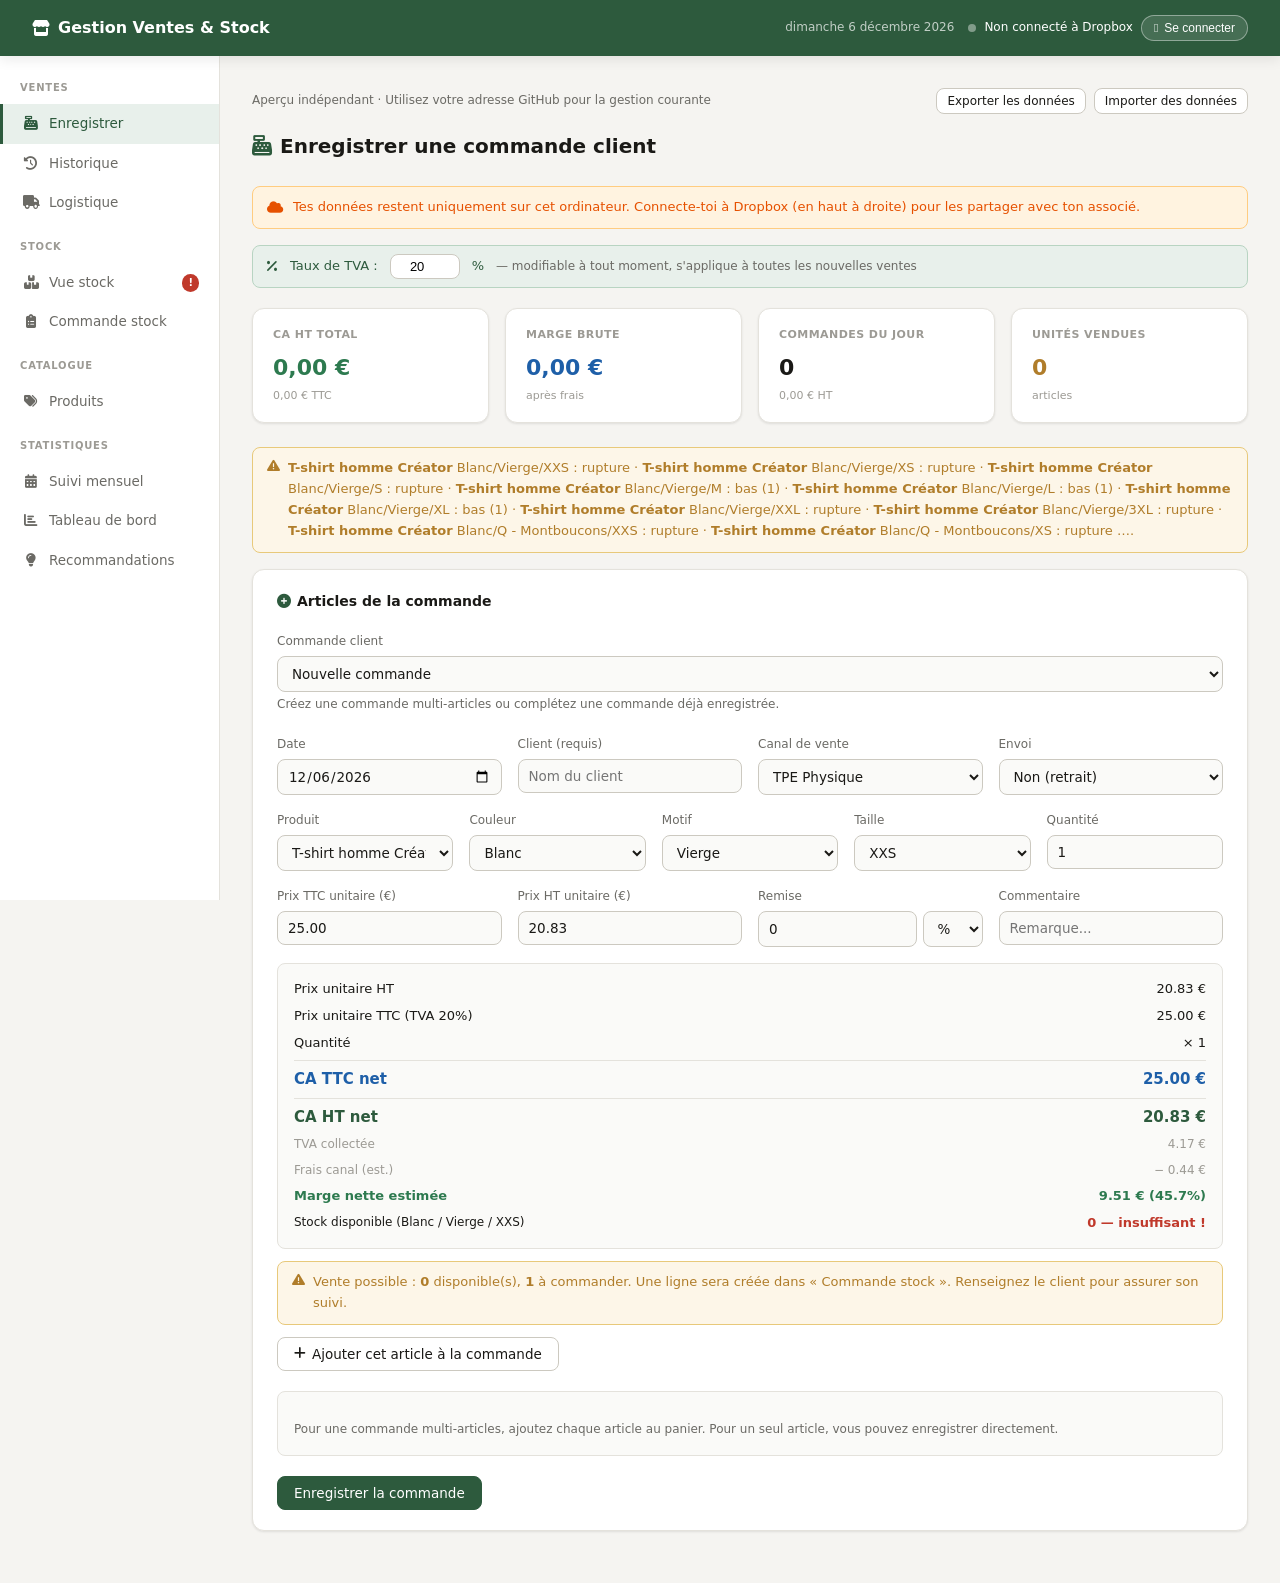
==== commit b7be2fdc: "Étendre les tailles textiles de XXS à 3XL sans toucher à l'historique" ====
--- a/index.html
+++ b/index.html
@@ -355,12 +355,14 @@
     <div class="field" style="margin-bottom:1rem">
       <label>Tailles disponibles</label>
       <div class="check-group" id="tailles-check">
-        <label class="check-item"><input type="checkbox" value="XS"> XS</label>
+        <label class="check-item"><input type="checkbox" value="XXS" checked> XXS</label>
+        <label class="check-item"><input type="checkbox" value="XS" checked> XS</label>
         <label class="check-item"><input type="checkbox" value="S" checked> S</label>
         <label class="check-item"><input type="checkbox" value="M" checked> M</label>
         <label class="check-item"><input type="checkbox" value="L" checked> L</label>
         <label class="check-item"><input type="checkbox" value="XL" checked> XL</label>
-        <label class="check-item"><input type="checkbox" value="XXL"> XXL</label>
+        <label class="check-item"><input type="checkbox" value="XXL" checked> XXL</label>
+        <label class="check-item"><input type="checkbox" value="3XL" checked> 3XL</label>
         <label class="check-item"><input type="checkbox" value="TU"> Taille unique</label>
       </div>
     </div>
@@ -700,17 +702,19 @@
 }
 
 function dbxBuildPayload() {
-  return { produits, stock, ventes, commandesStock, logistique, schemaVersion: 5, tva: TVA, updatedAt: new Date().toISOString() };
+  return { produits, stock, ventes, commandesStock, logistique, schemaVersion: 6, tva: TVA, updatedAt: new Date().toISOString() };
 }
 
 function dbxApplyRemoteData(data) {
   if (!data) return;
   dbxSuppressNextRemoteApply = true;
   produits = data.produits || produits;
+  etendreTaillesTextiles();
   stock = data.stock || stock;
   ventes = data.ventes || ventes;
   // Ne pas effacer des commandes locales si une ancienne version du fichier est synchronisée.
   if (Array.isArray(data.commandesStock)) commandesStock = data.commandesStock;
+  if(typeof normaliserDestinationsCommandes==='function')normaliserDestinationsCommandes();
   if (Array.isArray(data.logistique)) logistique = data.logistique;
   if(typeof nettoyerLogistique==='function')nettoyerLogistique();
   if (typeof data.tva === 'number') {
@@ -2103,7 +2107,7 @@
     p.nom=nom;p.achat=achat;p.venteHT=venteHT;p.couleurs=couleurs;p.motifs=motifs;p.tailles=tailles;
     flash('p-flash','Produit mis à jour ✓','ok');resetProduitForm();
   }else{
-    produits.push({id:nextProdId++,nom,achat,venteHT,couleurs,motifs,tailles});
+    produits.push({id:nextProdId++,nom,achat,venteHT,couleurs,motifs,tailles,gammeTextileVersion:1});
     flash('p-flash','Produit ajouté ✓','ok');
     document.getElementById('p-nom').value='';document.getElementById('p-achat').value='';document.getElementById('p-vente-ttc').value='';
   }
@@ -2113,7 +2117,7 @@
   editingProdId=null;
   ['p-nom','p-achat','p-vente-ttc'].forEach(id=>document.getElementById(id).value='');
   tagState.couleurs=[];tagState.motifs=[];renderTags('couleurs');renderTags('motifs');
-  document.querySelectorAll('#tailles-check input').forEach(cb=>{cb.checked=['S','M','L','XL'].includes(cb.value);});
+  document.querySelectorAll('#tailles-check input').forEach(cb=>{cb.checked=TAILLES_TEXTILES.includes(cb.value);});
   document.getElementById('p-form-title').textContent='Ajouter un produit';
   document.getElementById('p-cancel-btn').style.display='none';
   document.getElementById('p-prix-preview').style.display='none';
@@ -2232,7 +2236,7 @@
         <span style="font-size:12px;color:var(--text-muted)">${d.qty} u. · ${d.caHT.toFixed(0)} €</span>
       </div>`).join('')||'<div style="color:var(--text-muted);font-size:13px;padding:.5rem 0">—</div>';
   }
-  const ORDER=['XS','S','M','L','XL','XXL','TU'];
+  const ORDER=[...TAILLES_TEXTILES,'TU'];
   const tAg={};ventes.forEach(v=>{tAg[v.taille]=(tAg[v.taille]||{qty:0,caHT:0});tAg[v.taille].qty+=v.qty;tAg[v.taille].caHT+=v.caHT;});
   document.getElementById('stats-tailles').innerHTML=Object.entries(tAg).sort((a,b)=>ORDER.indexOf(a[0])-ORDER.indexOf(b[0])).map(([t,d])=>`
     <div style="display:flex;align-items:center;justify-content:space-between;padding:5px 0;border-bottom:1px solid var(--border)">
@@ -2387,12 +2391,16 @@
 
 // Les fonctions Commande stock sont chargées avant l'initialisation.
 </script>
-<script src="commandes.js?v=5"></script>
-<script src="clients.js?v=5"></script>
-<script src="logistique.js?v=5"></script>
-<script src="edition.js?v=5"></script>
+<script src="tailles.js?v=6.1"></script>
+<script src="commandes.js?v=6.1"></script>
+<script src="clients.js?v=6"></script>
+<script src="logistique.js?v=6"></script>
+<script src="edition.js?v=6"></script>
+<script src="approvisionnement.js?v=6"></script>
 <script>
 // ─── Boot ─────────────────────────────────────────────────────────────────────
+normaliserDestinationsCommandes();
+etendreTaillesTextiles();
 initDate();
 setupTagInput('couleurs');
 setupTagInput('motifs');
@@ -2403,6 +2411,7 @@
 initCommandesClients();
 initLogistique();
 initEditionCommandes();
+initApprovisionnement();
 dbxInit();
 </script>
 </body>
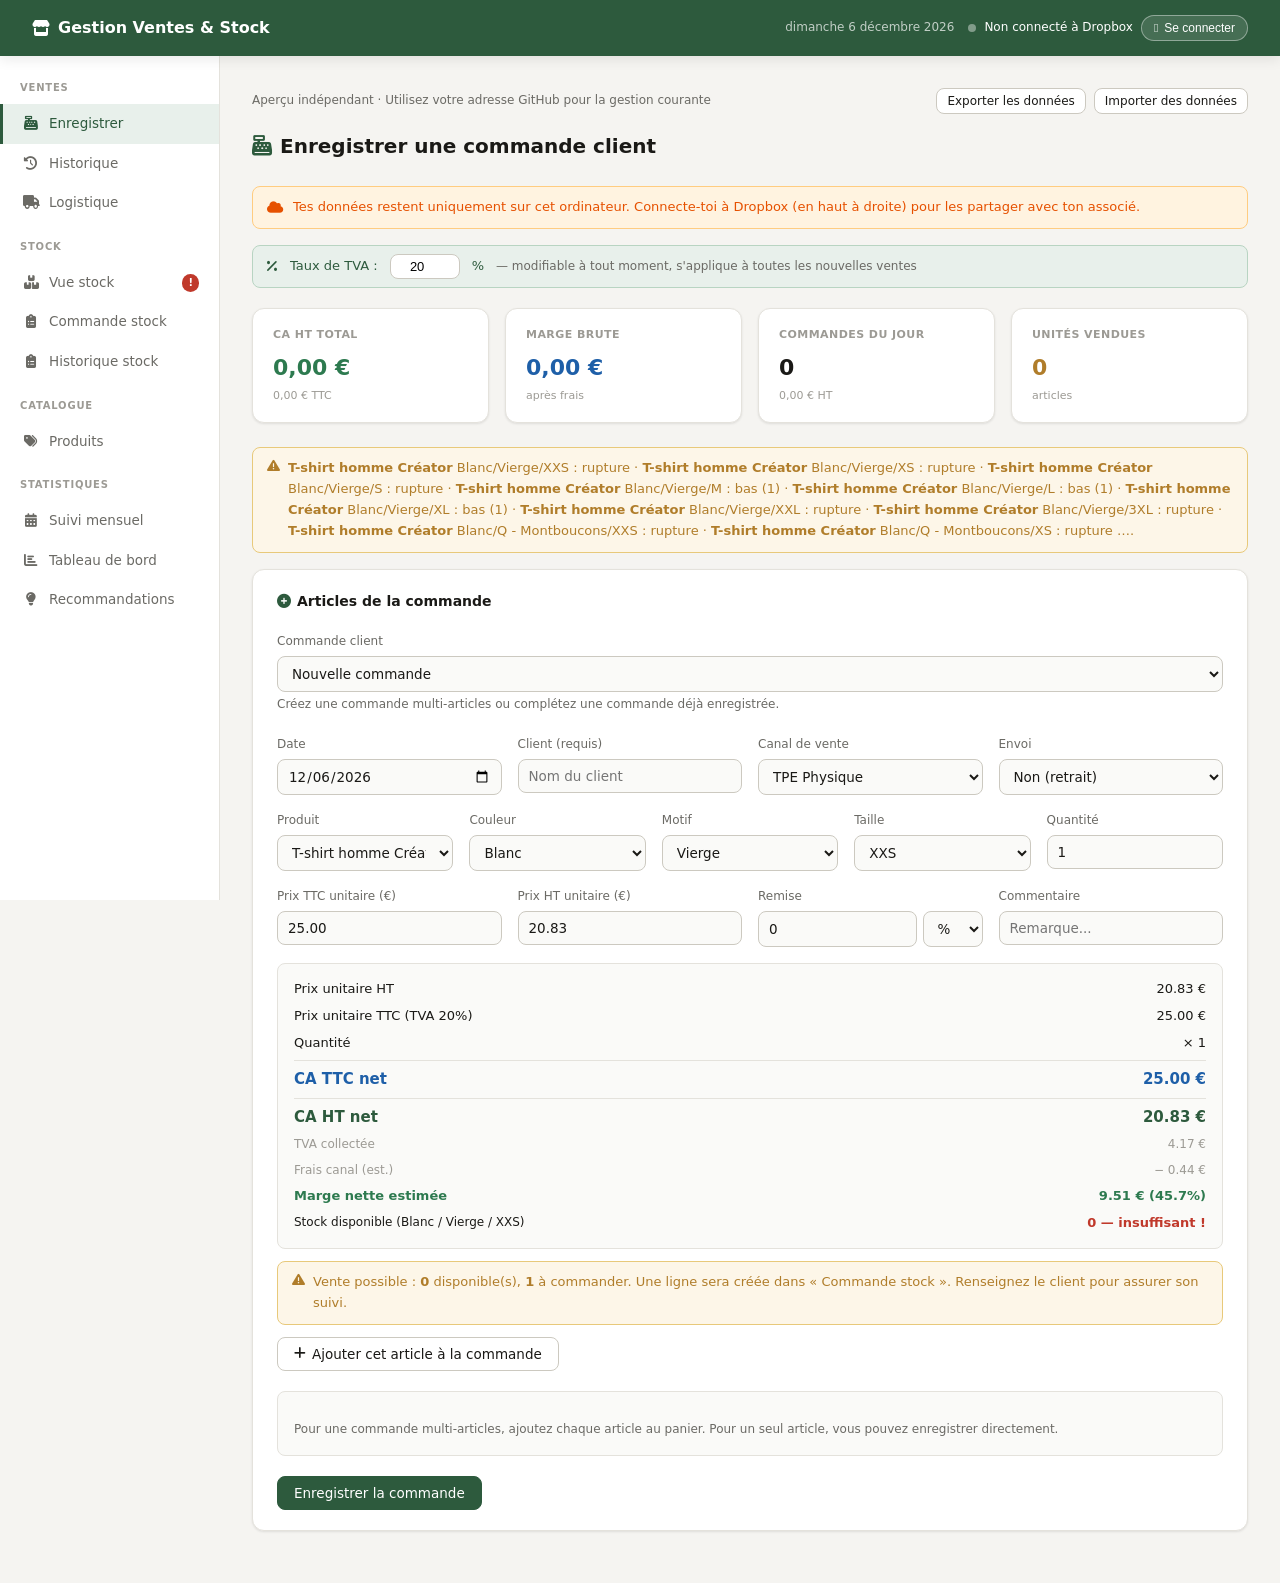
==== commit d70726c1: "Conserver l'historique du stock avec un état de base daté État de base créé au premier chargement, j" ====
--- a/index.html
+++ b/index.html
@@ -179,6 +179,7 @@
 <link rel="stylesheet" href="commandes.css?v=3">
 <link rel="stylesheet" href="logistique.css?v=4">
 <link rel="stylesheet" href="edition.css?v=5">
+<link rel="stylesheet" href="stock-navigation.css?v=6.2">
 </head>
 <body>
 
@@ -1965,12 +1966,13 @@
 
 // ─── Stock ────────────────────────────────────────────────────────────────────
 function renderStock(){
+  const navigation=memoriserNavigationStock();
   let refs=0,units=0,low=0,out=0;const alerts=[];
   const html=produits.map(p=>{
     const total=p.couleurs.reduce((s,c)=>s+p.motifs.reduce((s2,m)=>s2+p.tailles.reduce((s3,t)=>s3+getStock(p.id,c,m,t),0),0),0);
     const tabsHtml=p.motifs.map((m,mi)=>`<button class="stock-tab ${mi===0?'active':''}" onclick="switchStockTab(${p.id},'${m.replace(/'/g,"\\'")}',this)">${m}</button>`).join('');
     const panelsHtml=p.motifs.map((m,mi)=>{
-      const hdrs=p.tailles.map(t=>`<th>${t}</th>`).join('');
+      const hdrs=p.tailles.map(t=>`<th data-stock-size="${escapeHtml(t)}">${escapeHtml(t)}</th>`).join('');
       const rows=p.couleurs.map(c=>{
         const cells=p.tailles.map(t=>{
           const q=getStock(p.id,c,m,t);
@@ -1990,21 +1992,28 @@
         }).join('');
         return `<tr><td class="row-td">${colorDot(c)}${c}</td>${cells}</tr>`;
       }).join('');
-      return `<div id="spanel-${p.id}-${mi}" style="display:${mi===0?'block':'none'}">
-        <div class="matrix-wrap"><table class="matrix"><thead><tr><th class="row-th">Couleur</th>${hdrs}</tr></thead><tbody>${rows}</tbody></table></div>
+      return `<div id="spanel-${p.id}-${mi}" data-stock-panel style="display:${mi===0?'block':'none'}">
+        <div class="matrix-wrap" tabindex="0" role="region" aria-label="Stock ${escapeHtml(p.nom)} · ${escapeHtml(m)} : faites défiler les tailles"><table class="matrix"><thead><tr><th class="row-th">Couleur</th>${hdrs}</tr></thead><tbody>${rows}</tbody></table></div>
       </div>`;
     }).join('');
-    return `<div class="stock-card">
+    return `<div class="stock-card" data-stock-product="${p.id}">
       <div class="stock-card-header">
         <div><div class="stock-card-name">${p.nom}</div>
         <div class="stock-card-meta">Achat ${p.achat.toFixed(2)} € HT · Vente ${htToTtc(p.venteHT).toFixed(2)} € TTC (${p.venteHT.toFixed(2)} € HT) · ${p.couleurs.length} couleurs · ${p.motifs.length} motifs</div></div>
         <span class="stock-card-total">${total} u.</span>
       </div>
       <div class="stock-tabs">${tabsHtml}</div>
+      <div class="stock-scroll-controls">
+        <button type="button" class="btn sm" data-stock-left onclick="naviguerStock(this,-1)" aria-label="Voir les tailles à gauche">Gauche</button>
+        <button type="button" class="btn sm" data-stock-right onclick="naviguerStock(this,1)" aria-label="Voir les tailles à droite">Droite</button>
+        <label>Aller à la taille<select data-stock-size onchange="allerTailleStock(this)"><option value="">Choisir</option>${p.tailles.map(t=>`<option value="${escapeHtml(t)}">${escapeHtml(t==='XXL'?'XXL (2XL)':t)}</option>`).join('')}</select></label>
+      </div>
+      <p class="stock-scroll-help">Faites défiler le tableau ou choisissez une taille.</p>
       ${panelsHtml}
     </div>`;
   }).join('');
   document.getElementById('stock-grid').innerHTML=html;
+  restaurerNavigationStock(navigation);
   document.getElementById('s-refs').textContent=refs;
   document.getElementById('s-units').textContent=units;
   document.getElementById('s-low').textContent=low;
@@ -2016,11 +2025,14 @@
 }
 function switchStockTab(pid,motif,btn){
   const card=btn.closest('.stock-card');
+  const previous=activeStockMatrix(card);
+  if(previous)previous.dataset.restoreScroll=String(previous.scrollLeft);
   card.querySelectorAll('.stock-tab').forEach(t=>t.classList.remove('active'));
   btn.classList.add('active');
   const p=produits.find(x=>x.id===pid);
   const mi=p.motifs.indexOf(motif);
   p.motifs.forEach((_,i)=>{const panel=document.getElementById(`spanel-${pid}-${i}`);if(panel)panel.style.display=i===mi?'block':'none';});
+  afficherNavigationMotif(card);
 }
 function adjStock(pid,c,m,t,delta){setStock(pid,c,m,t,getStock(pid,c,m,t)+delta);renderStock();calcPrix();}
 function setStockDirect(pid,c,m,t,val){
@@ -2392,11 +2404,13 @@
 // Les fonctions Commande stock sont chargées avant l'initialisation.
 </script>
 <script src="tailles.js?v=6.1"></script>
-<script src="commandes.js?v=6.1"></script>
+<script src="stock-navigation.js?v=6.2"></script>
+<script src="commandes.js?v=6.2"></script>
 <script src="clients.js?v=6"></script>
 <script src="logistique.js?v=6"></script>
 <script src="edition.js?v=6"></script>
 <script src="approvisionnement.js?v=6"></script>
+<script src="stock-historique.js?v=1"></script>
 <script>
 // ─── Boot ─────────────────────────────────────────────────────────────────────
 normaliserDestinationsCommandes();
--- a/stock-navigation.css
+++ b/stock-navigation.css
@@ -0,0 +1,23 @@
+/* Keep horizontal overflow inside each stock matrix, not the page/grid. */
+main { min-width:0; }
+.stock-grid { grid-template-columns:repeat(auto-fill,minmax(min(100%,400px),1fr)); }
+.stock-card { min-width:0; max-width:100%; }
+.stock-card-header { gap:8px; }
+.stock-card-header > div { min-width:0; }
+.stock-card-name,.stock-card-meta { overflow-wrap:anywhere; }
+.stock-scroll-controls { display:flex; align-items:center; flex-wrap:wrap; gap:8px; margin-bottom:8px; }
+.stock-scroll-controls label { display:flex; align-items:center; flex:1 1 150px; gap:8px; font-size:12px; color:var(--text-secondary); }
+.stock-scroll-controls select { width:auto; min-width:80px; padding:6px; }
+.stock-scroll-controls .btn { min-height:34px; padding:6px 10px; }
+.stock-scroll-controls .btn:disabled { opacity:.45; cursor:default; }
+.stock-scroll-help { color:var(--text-secondary); font-size:12px; margin:0 0 10px; }
+.matrix-wrap { max-width:100%; overflow-x:auto; overscroll-behavior-x:contain; padding-bottom:8px; scrollbar-width:auto; scrollbar-color:var(--accent) var(--surface-2); }
+.matrix-wrap::-webkit-scrollbar { height:12px; }
+.matrix-wrap::-webkit-scrollbar-track { background:var(--surface-2); border-radius:6px; }
+.matrix-wrap::-webkit-scrollbar-thumb { background:var(--accent); border:2px solid var(--surface-2); border-radius:6px; }
+.matrix-wrap:focus-visible { outline:2px solid var(--accent); outline-offset:2px; }
+.matrix { border-collapse:separate; border-spacing:0; }
+.matrix th:not(.row-th),.matrix td:not(.row-td) { min-width:82px; }
+.matrix .row-th,.matrix .row-td { position:sticky; left:0; z-index:1; min-width:84px; max-width:125px; background:var(--surface); box-shadow:2px 0 0 var(--border); white-space:normal; overflow-wrap:anywhere; }
+.matrix .qty-btn { flex-shrink:0; }
+@media(max-width:900px){ .stock-grid { grid-template-columns:minmax(0,1fr); } }
